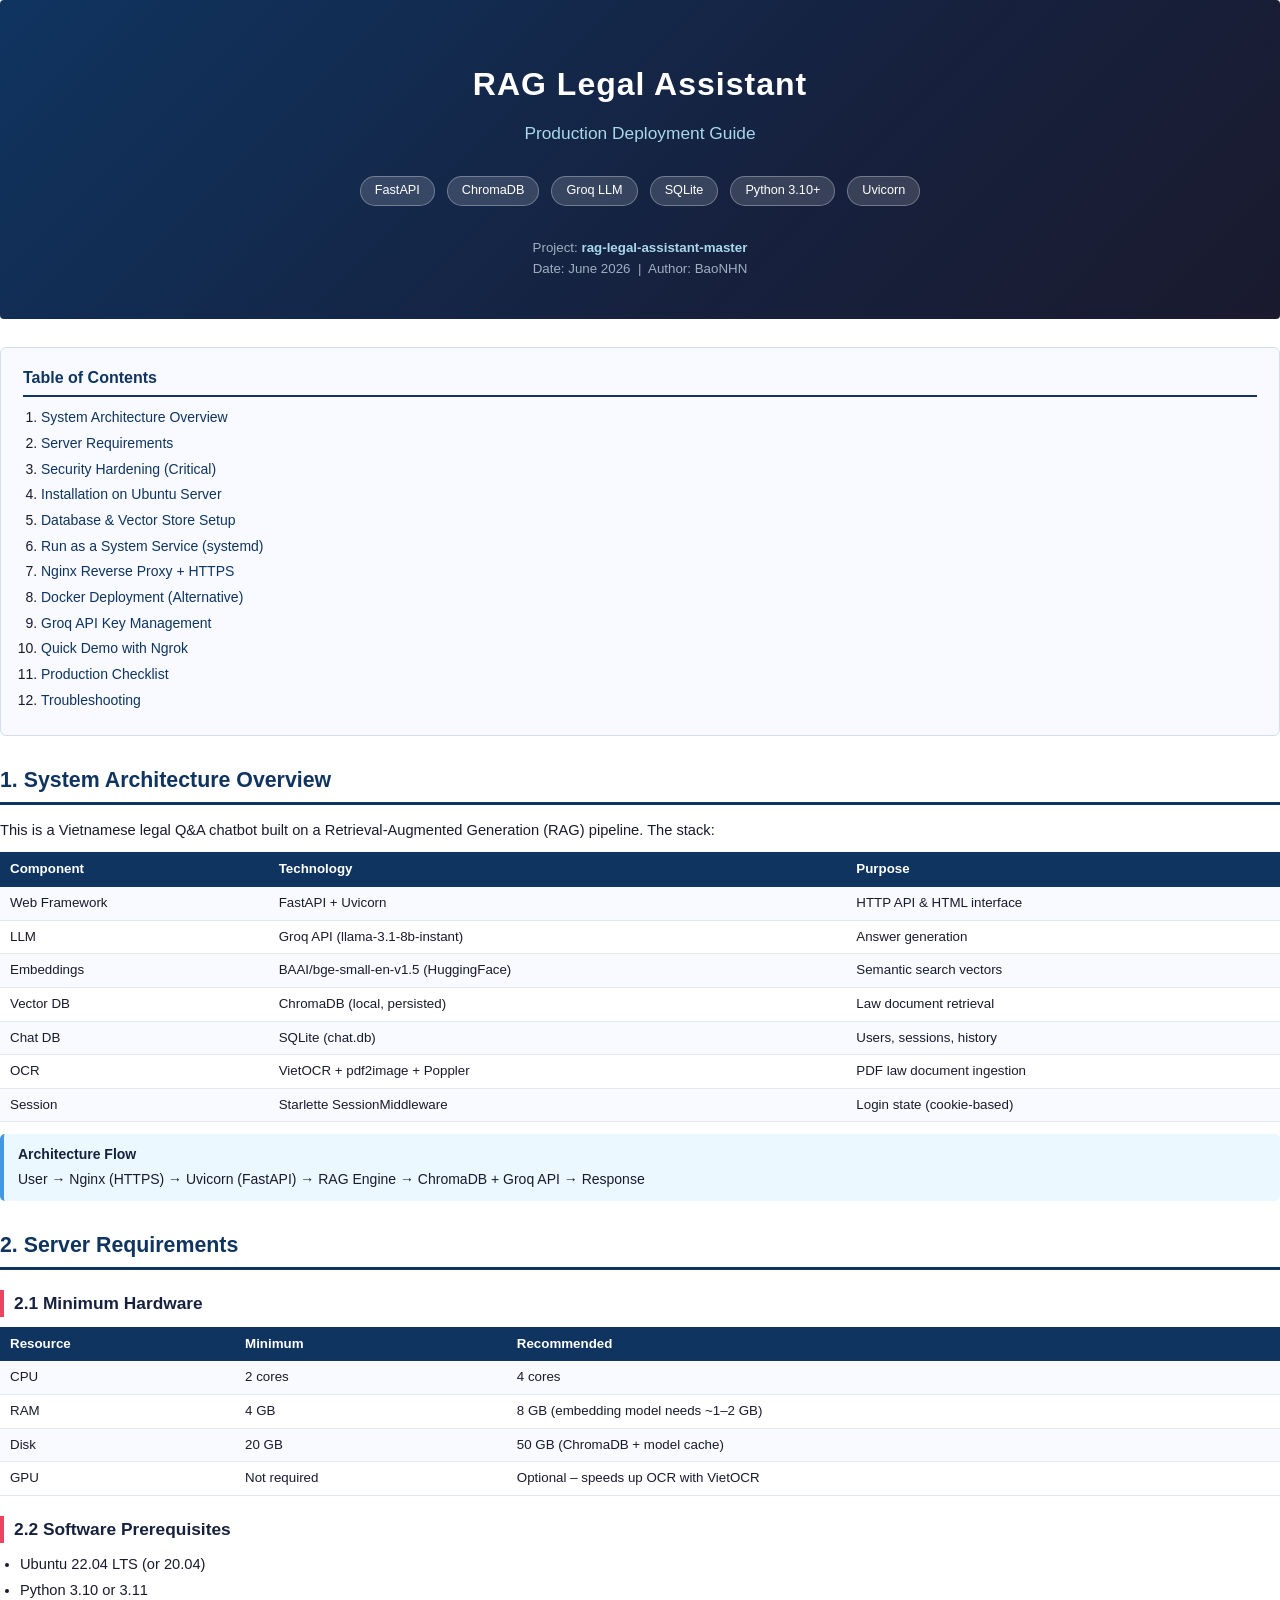
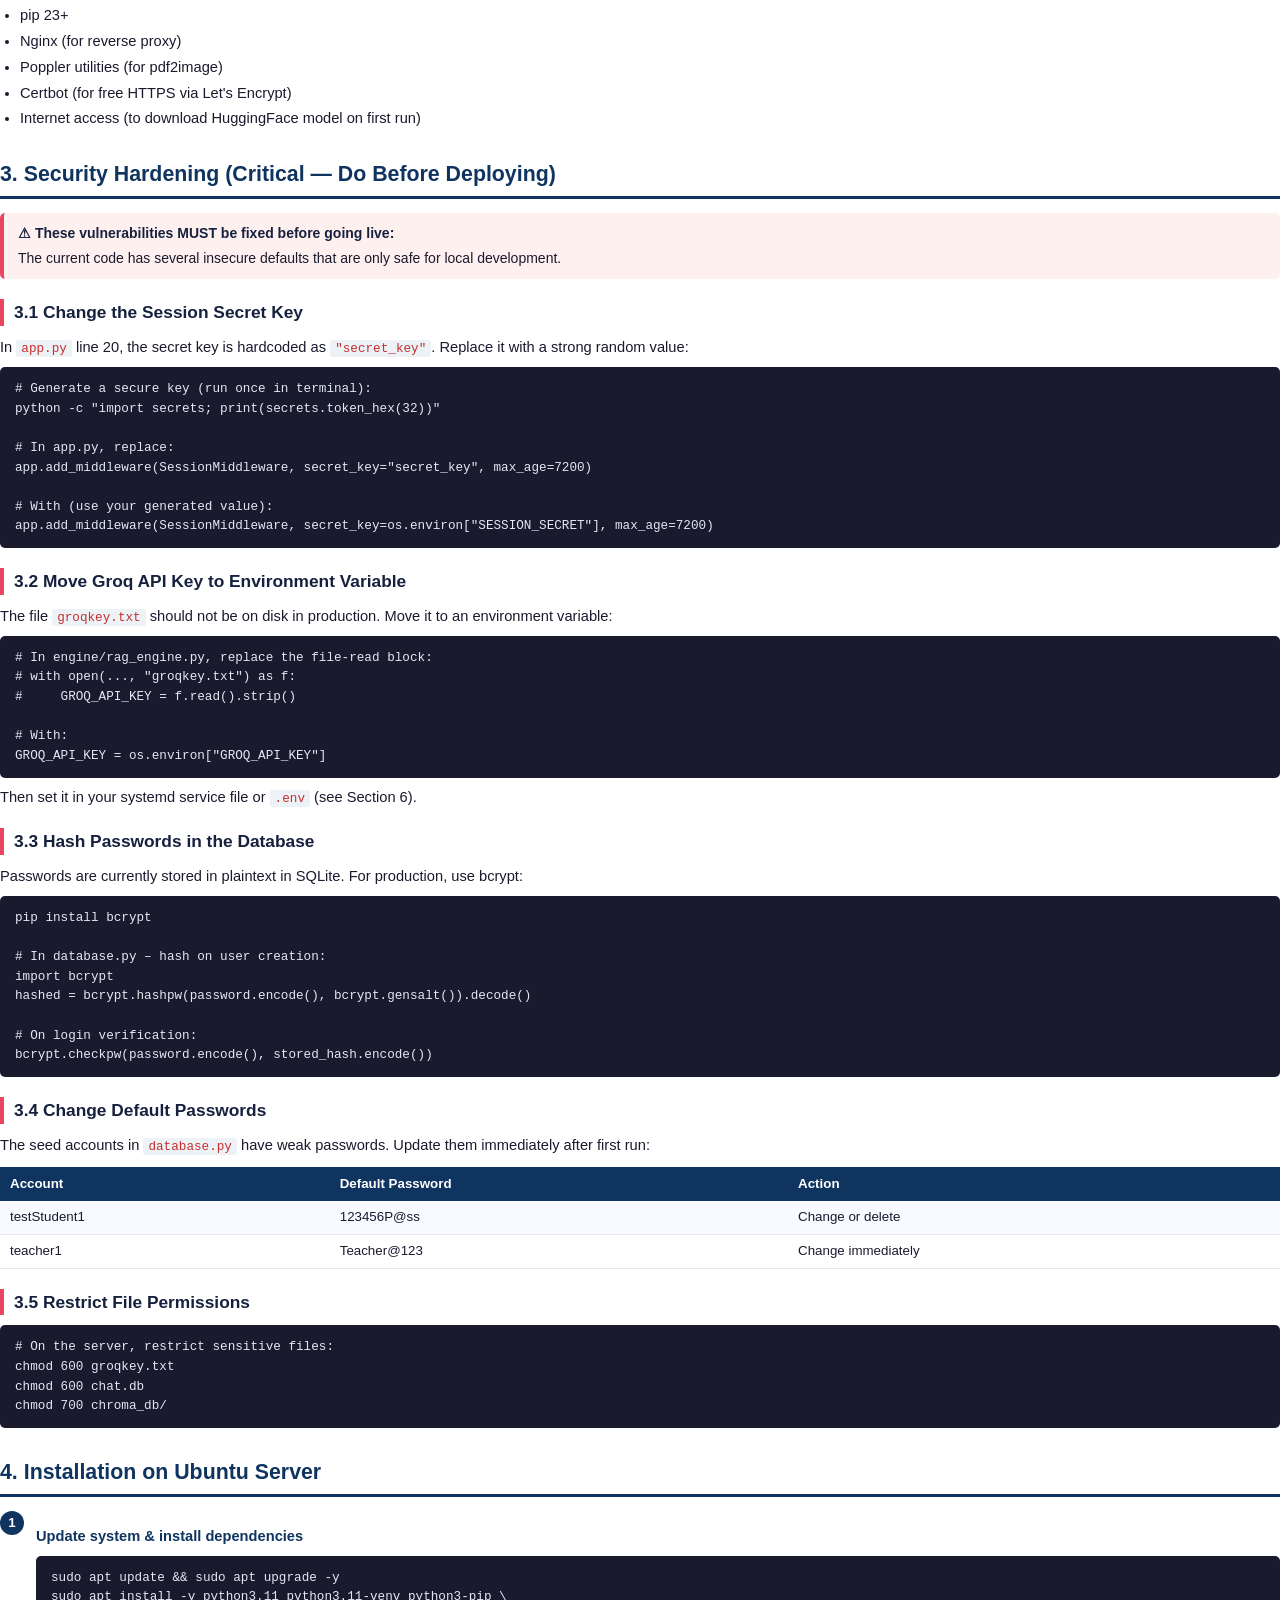
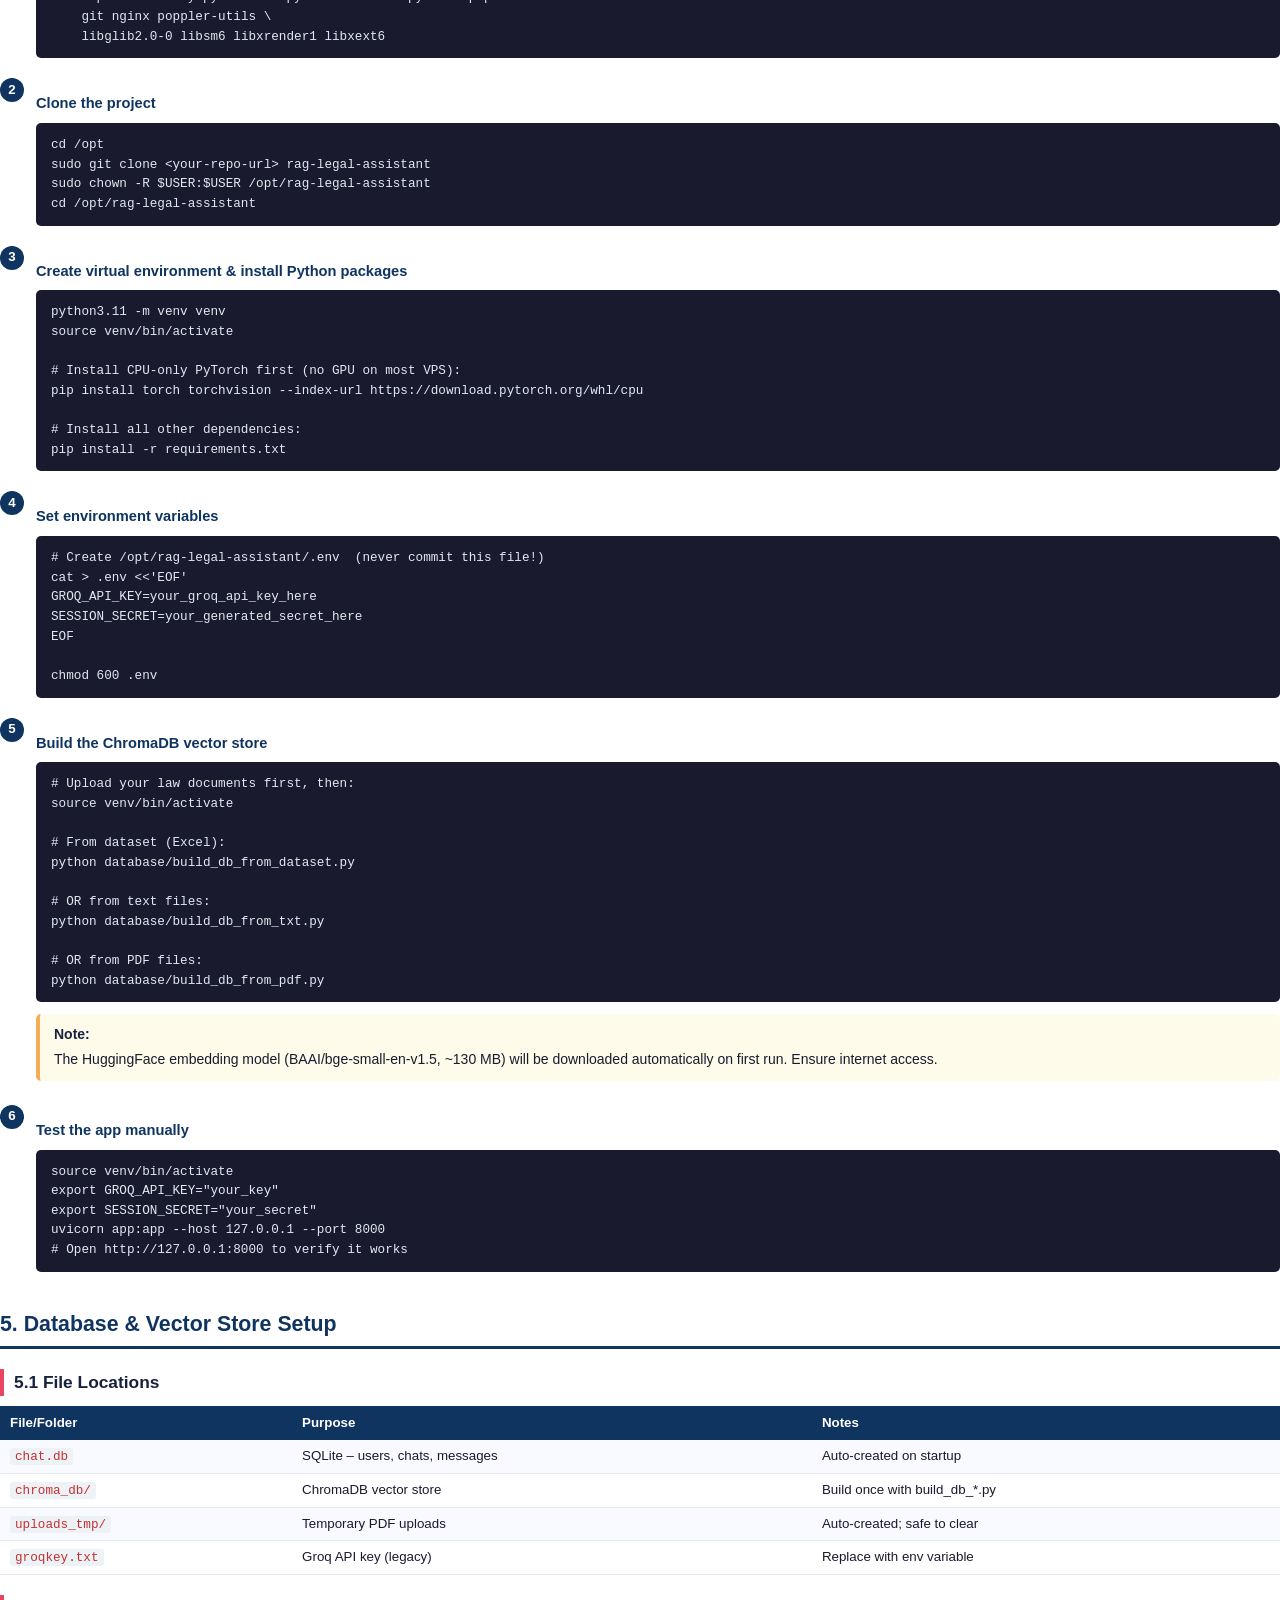
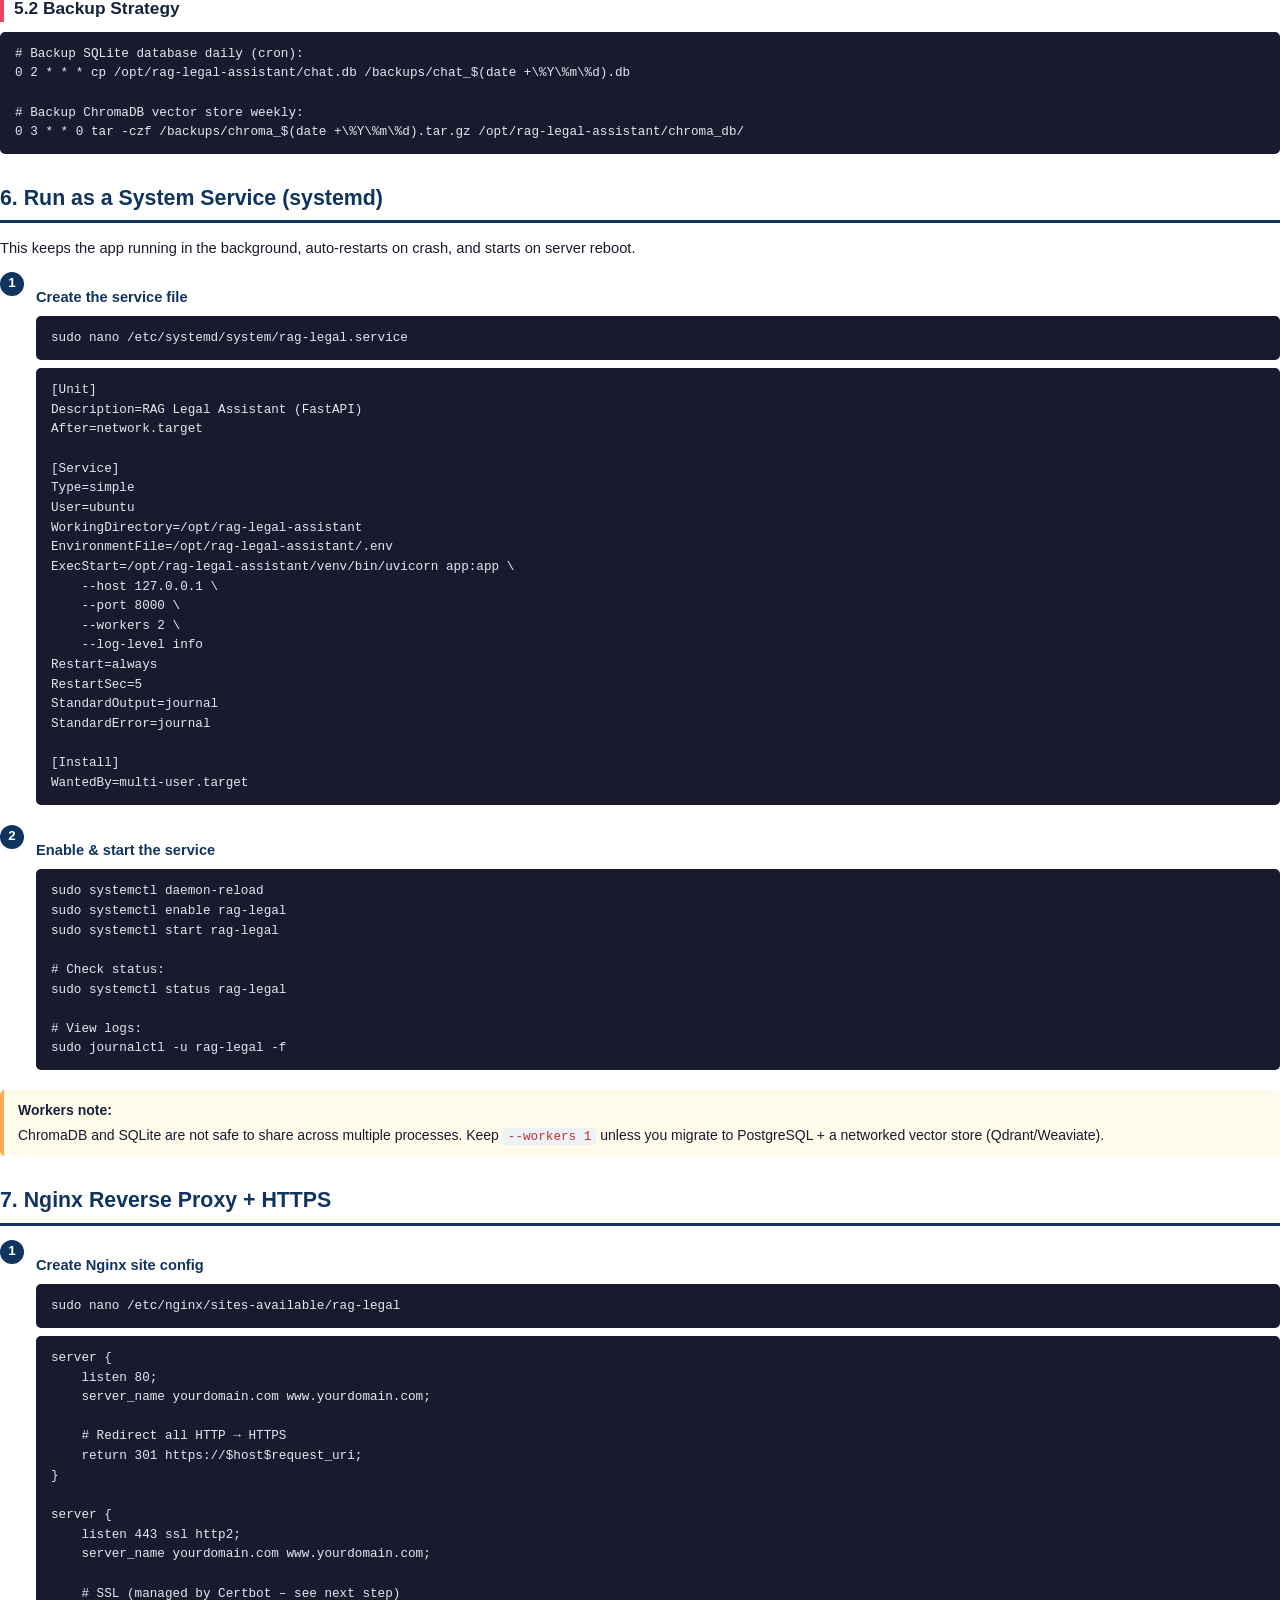
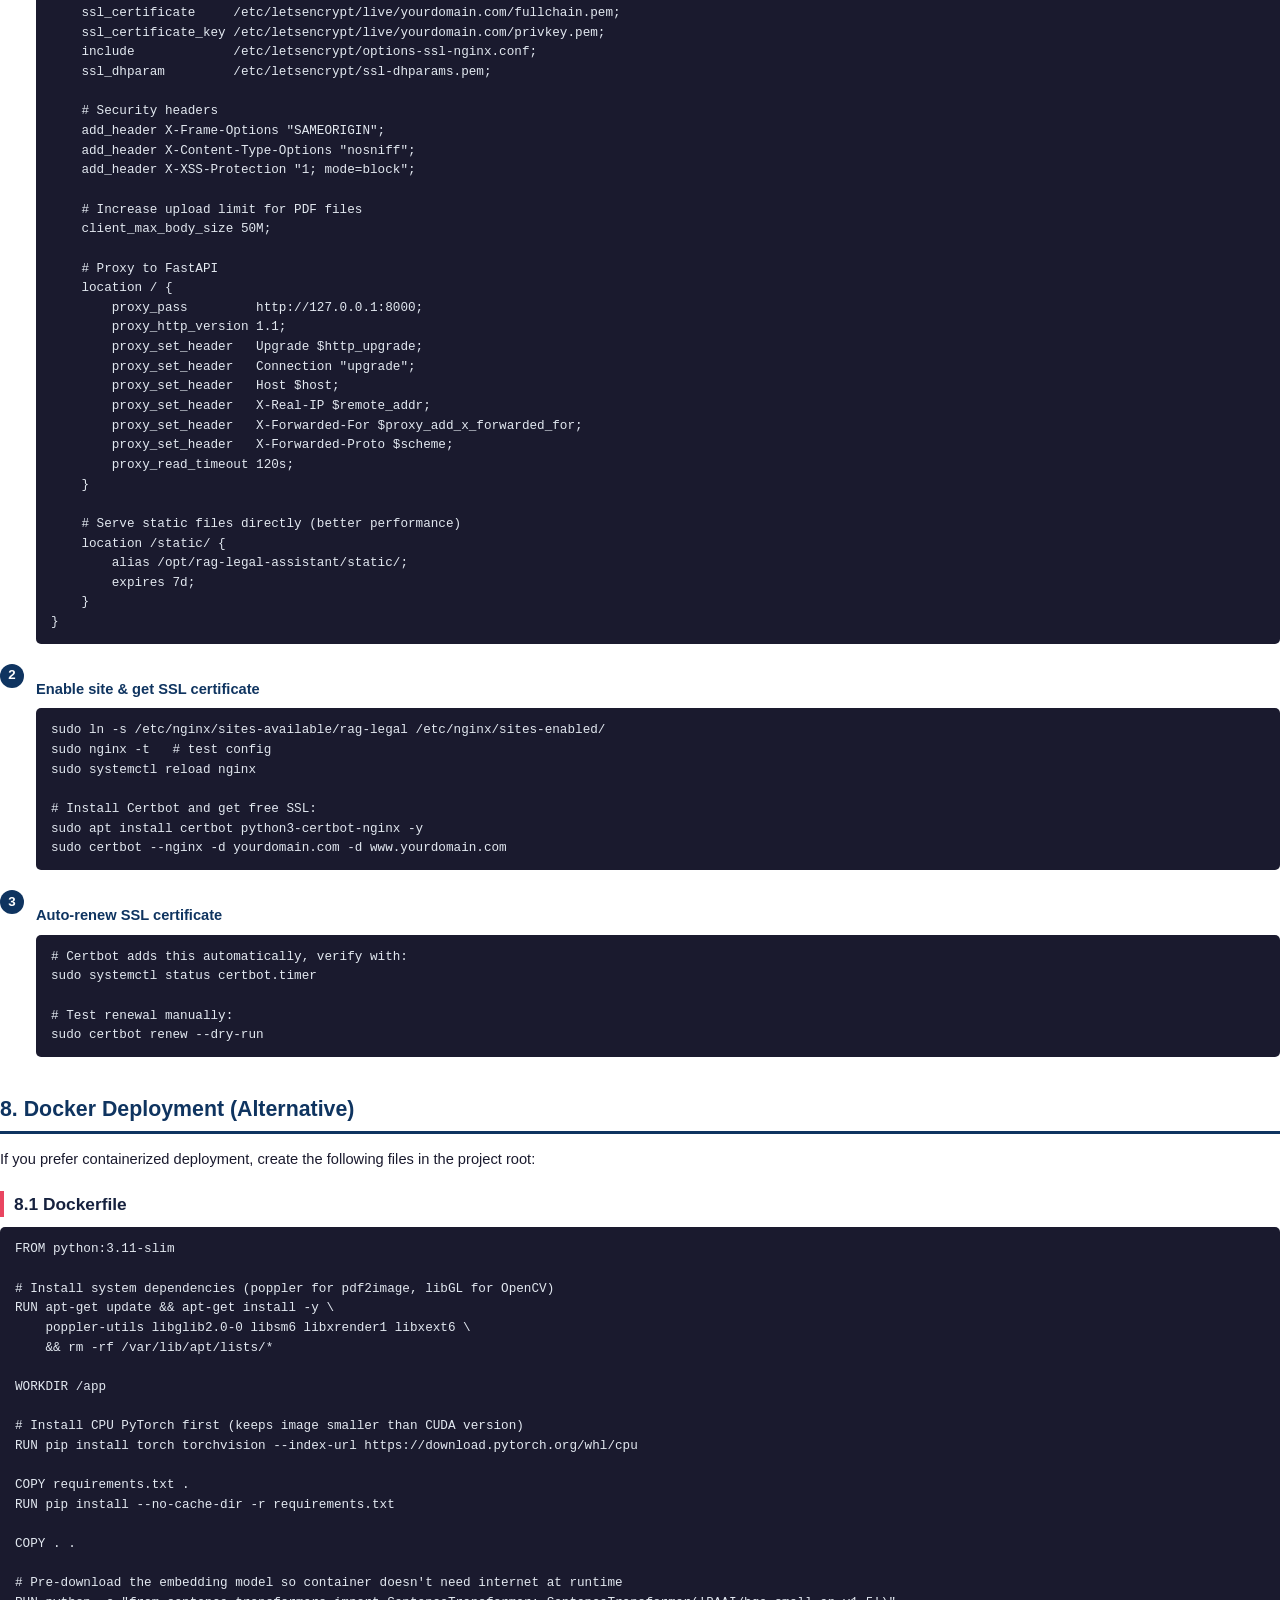
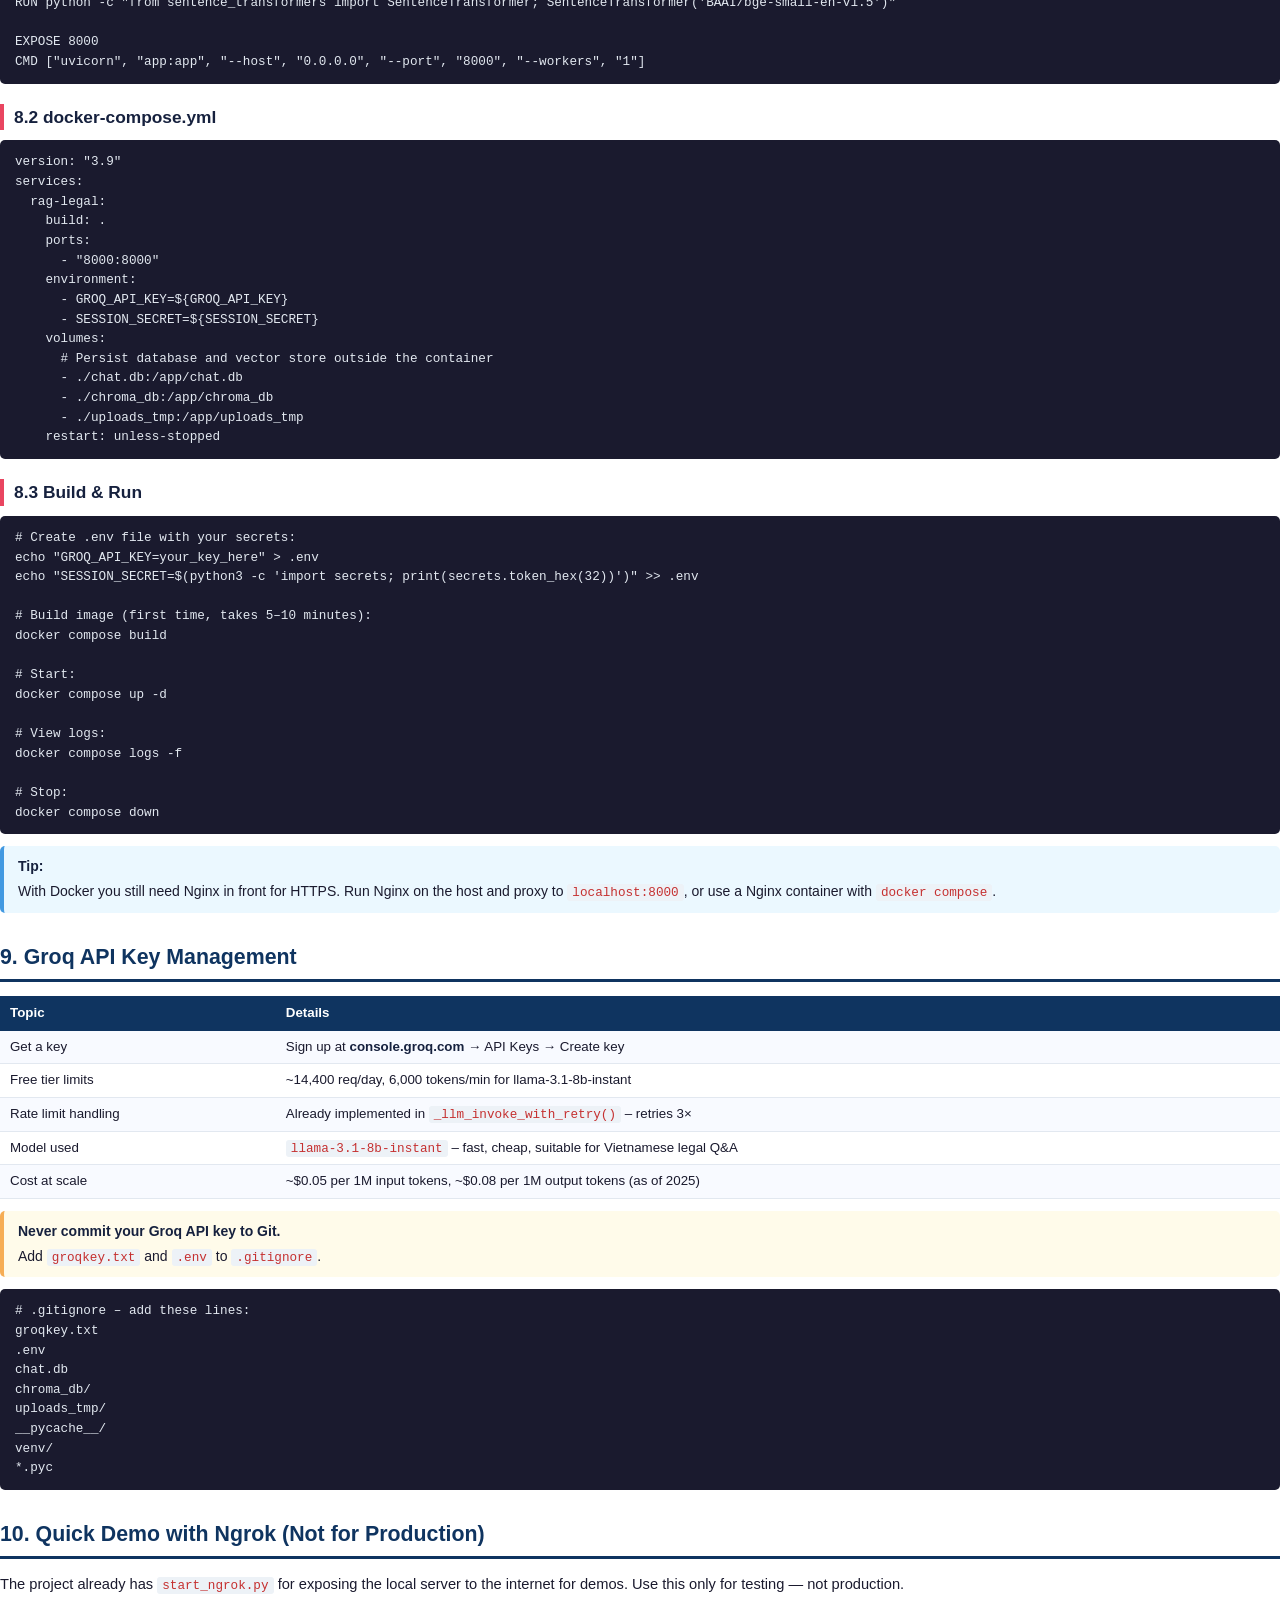
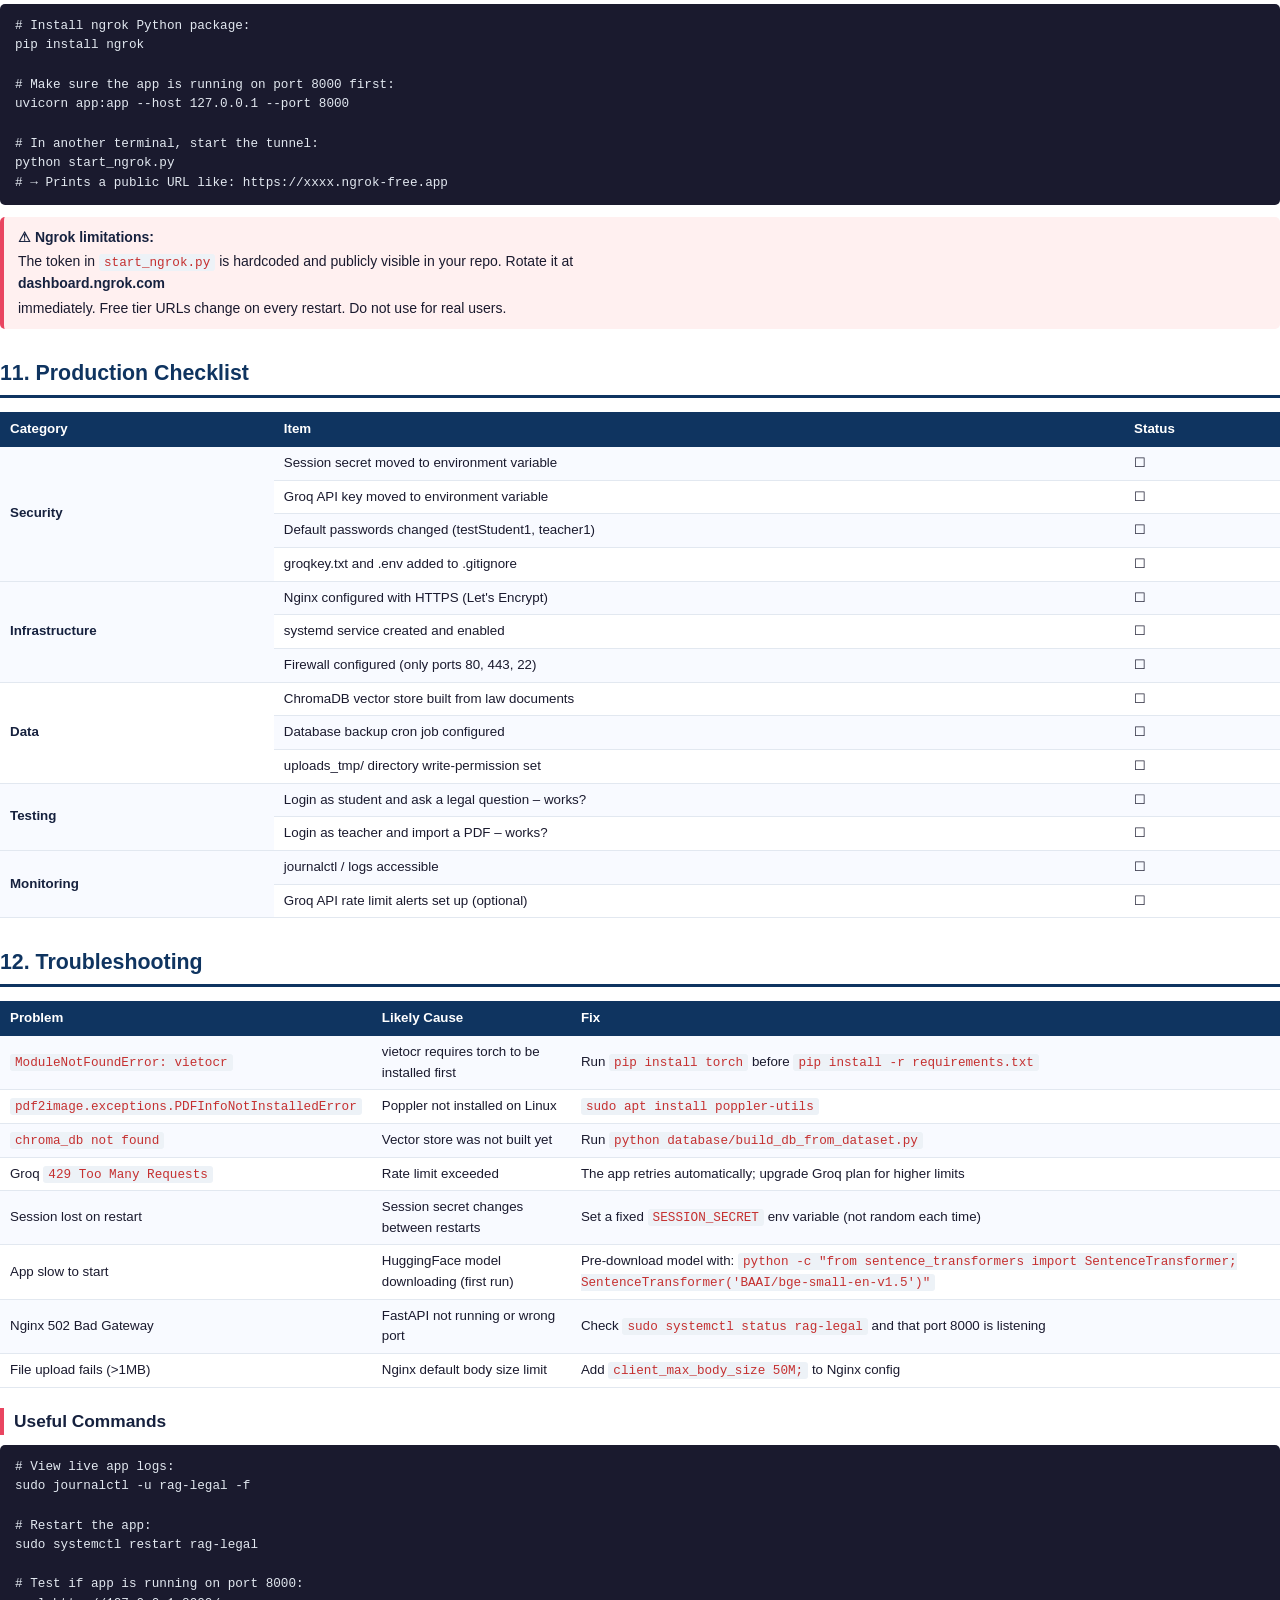
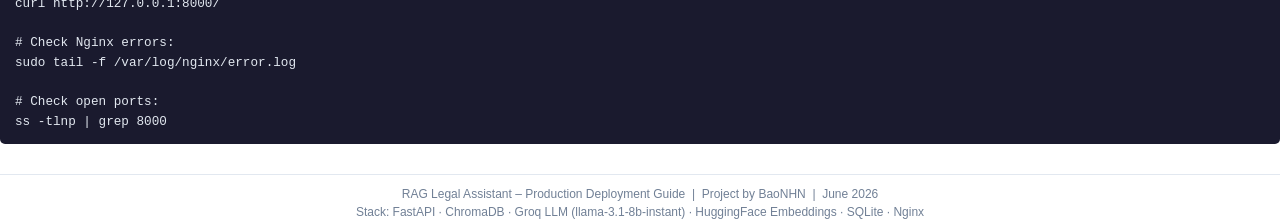
==== deploy_guide.html @ 6295729d "Update UI response and add deploy guide, add rule to rag." ====
<!DOCTYPE html>
<html lang="en">
<head>
<meta charset="UTF-8" />
<meta name="viewport" content="width=device-width, initial-scale=1.0"/>
<title>RAG Legal Assistant – Production Deployment Guide</title>
<style>
  @page { size: A4; margin: 20mm 18mm 20mm 18mm; }
  * { box-sizing: border-box; margin: 0; padding: 0; }
  body {
    font-family: 'Segoe UI', Arial, sans-serif;
    font-size: 11pt;
    line-height: 1.55;
    color: #1a1a2e;
    background: #fff;
  }
  /* Cover */
  .cover {
    text-align: center;
    padding: 60px 20px 40px;
    background: linear-gradient(135deg, #0f3460 0%, #16213e 60%, #1a1a2e 100%);
    color: #fff;
    border-radius: 4px;
    margin-bottom: 28px;
    page-break-after: always;
  }
  .cover h1 { font-size: 24pt; font-weight: 700; margin-bottom: 10px; letter-spacing: 1px; }
  .cover .subtitle { font-size: 13pt; color: #a8d8ea; margin-bottom: 30px; }
  .cover .badges { display: flex; justify-content: center; gap: 12px; flex-wrap: wrap; margin: 18px 0; }
  .badge { background: rgba(255,255,255,0.15); border: 1px solid rgba(255,255,255,0.3); border-radius: 20px; padding: 4px 14px; font-size: 9.5pt; }
  .cover .meta { margin-top: 32px; font-size: 10pt; color: #a0aec0; }

  /* TOC */
  .toc { background: #f8faff; border: 1px solid #d0ddf5; border-radius: 6px; padding: 18px 22px; margin-bottom: 24px; }
  .toc h2 { font-size: 12pt; color: #0f3460; margin-bottom: 10px; border-bottom: 2px solid #0f3460; padding-bottom: 4px; }
  .toc ol { padding-left: 18px; }
  .toc li { margin: 4px 0; font-size: 10.5pt; }
  .toc a { color: #0f3460; text-decoration: none; }

  /* Sections */
  h1.section { font-size: 16pt; color: #0f3460; border-bottom: 3px solid #0f3460; padding-bottom: 5px; margin: 28px 0 14px; }
  h2.section { font-size: 13pt; color: #16213e; border-left: 4px solid #e94560; padding-left: 10px; margin: 20px 0 10px; }
  h3.section { font-size: 11pt; color: #0f3460; margin: 14px 0 7px; }

  /* Alert boxes */
  .alert { border-radius: 5px; padding: 10px 14px; margin: 12px 0; font-size: 10.5pt; }
  .alert-danger  { background: #fff0f0; border-left: 4px solid #e94560; }
  .alert-warning { background: #fffbea; border-left: 4px solid #f6ad55; }
  .alert-info    { background: #ebf8ff; border-left: 4px solid #4299e1; }
  .alert-success { background: #f0fff4; border-left: 4px solid #48bb78; }
  .alert strong  { display: block; margin-bottom: 3px; }

  /* Code blocks */
  pre {
    background: #1a1a2e;
    color: #e2e8f0;
    border-radius: 5px;
    padding: 12px 15px;
    font-family: 'Consolas', 'Courier New', monospace;
    font-size: 9.5pt;
    overflow-x: auto;
    margin: 8px 0;
    white-space: pre-wrap;
    word-break: break-all;
  }
  code {
    background: #edf2f7;
    color: #c53030;
    border-radius: 3px;
    padding: 1px 5px;
    font-family: 'Consolas', 'Courier New', monospace;
    font-size: 9.5pt;
  }
  pre code { background: none; color: inherit; padding: 0; }

  /* Tables */
  table { width: 100%; border-collapse: collapse; margin: 10px 0; font-size: 10pt; }
  th { background: #0f3460; color: #fff; padding: 7px 10px; text-align: left; }
  td { padding: 6px 10px; border-bottom: 1px solid #e2e8f0; }
  tr:nth-child(even) td { background: #f8faff; }

  /* Steps */
  .step { display: flex; gap: 12px; margin: 12px 0; align-items: flex-start; }
  .step-num { background: #0f3460; color: #fff; border-radius: 50%; width: 24px; height: 24px; min-width: 24px; display: flex; align-items: center; justify-content: center; font-size: 10pt; font-weight: 700; }
  .step-body { flex: 1; }

  /* Page break helpers */
  .page-break { page-break-before: always; }
  .no-break { page-break-inside: avoid; }

  /* Footer */
  .footer { margin-top: 30px; text-align: center; font-size: 9pt; color: #718096; border-top: 1px solid #e2e8f0; padding-top: 10px; }

  ul, ol { padding-left: 20px; margin: 6px 0; }
  li { margin: 3px 0; }
  p { margin: 6px 0; }
  strong { color: #16213e; }
</style>
</head>
<body>

<!-- ══════════════════════════════════ COVER ══════════════════════════════════ -->
<div class="cover">
  <h1>RAG Legal Assistant</h1>
  <div class="subtitle">Production Deployment Guide</div>
  <div class="badges">
    <span class="badge">FastAPI</span>
    <span class="badge">ChromaDB</span>
    <span class="badge">Groq LLM</span>
    <span class="badge">SQLite</span>
    <span class="badge">Python 3.10+</span>
    <span class="badge">Uvicorn</span>
  </div>
  <div class="meta">
    Project: <strong style="color:#a8d8ea">rag-legal-assistant-master</strong><br/>
    Date: June 2026 &nbsp;|&nbsp; Author: BaoNHN
  </div>
</div>

<!-- ══════════════════════════════════ TOC ══════════════════════════════════ -->
<div class="toc">
  <h2>Table of Contents</h2>
  <ol>
    <li><a href="#arch">System Architecture Overview</a></li>
    <li><a href="#prereq">Server Requirements</a></li>
    <li><a href="#security">Security Hardening (Critical)</a></li>
    <li><a href="#install">Installation on Ubuntu Server</a></li>
    <li><a href="#db">Database &amp; Vector Store Setup</a></li>
    <li><a href="#systemd">Run as a System Service (systemd)</a></li>
    <li><a href="#nginx">Nginx Reverse Proxy + HTTPS</a></li>
    <li><a href="#docker">Docker Deployment (Alternative)</a></li>
    <li><a href="#groq">Groq API Key Management</a></li>
    <li><a href="#ngrok">Quick Demo with Ngrok</a></li>
    <li><a href="#checklist">Production Checklist</a></li>
    <li><a href="#troubleshoot">Troubleshooting</a></li>
  </ol>
</div>

<!-- ══════════════════════════════════ 1. ARCH ══════════════════════════════════ -->
<h1 class="section" id="arch">1. System Architecture Overview</h1>

<p>This is a Vietnamese legal Q&amp;A chatbot built on a Retrieval-Augmented Generation (RAG) pipeline. The stack:</p>

<table>
  <tr><th>Component</th><th>Technology</th><th>Purpose</th></tr>
  <tr><td>Web Framework</td><td>FastAPI + Uvicorn</td><td>HTTP API &amp; HTML interface</td></tr>
  <tr><td>LLM</td><td>Groq API (llama-3.1-8b-instant)</td><td>Answer generation</td></tr>
  <tr><td>Embeddings</td><td>BAAI/bge-small-en-v1.5 (HuggingFace)</td><td>Semantic search vectors</td></tr>
  <tr><td>Vector DB</td><td>ChromaDB (local, persisted)</td><td>Law document retrieval</td></tr>
  <tr><td>Chat DB</td><td>SQLite (chat.db)</td><td>Users, sessions, history</td></tr>
  <tr><td>OCR</td><td>VietOCR + pdf2image + Poppler</td><td>PDF law document ingestion</td></tr>
  <tr><td>Session</td><td>Starlette SessionMiddleware</td><td>Login state (cookie-based)</td></tr>
</table>

<div class="alert alert-info">
  <strong>Architecture Flow</strong>
  User → Nginx (HTTPS) → Uvicorn (FastAPI) → RAG Engine → ChromaDB + Groq API → Response
</div>

<!-- ══════════════════════════════════ 2. PREREQ ══════════════════════════════════ -->
<h1 class="section" id="prereq">2. Server Requirements</h1>

<h2 class="section">2.1 Minimum Hardware</h2>
<table>
  <tr><th>Resource</th><th>Minimum</th><th>Recommended</th></tr>
  <tr><td>CPU</td><td>2 cores</td><td>4 cores</td></tr>
  <tr><td>RAM</td><td>4 GB</td><td>8 GB (embedding model needs ~1–2 GB)</td></tr>
  <tr><td>Disk</td><td>20 GB</td><td>50 GB (ChromaDB + model cache)</td></tr>
  <tr><td>GPU</td><td>Not required</td><td>Optional – speeds up OCR with VietOCR</td></tr>
</table>

<h2 class="section">2.2 Software Prerequisites</h2>
<ul>
  <li>Ubuntu 22.04 LTS (or 20.04)</li>
  <li>Python 3.10 or 3.11</li>
  <li>pip 23+</li>
  <li>Nginx (for reverse proxy)</li>
  <li>Poppler utilities (for pdf2image)</li>
  <li>Certbot (for free HTTPS via Let's Encrypt)</li>
  <li>Internet access (to download HuggingFace model on first run)</li>
</ul>

<!-- ══════════════════════════════════ 3. SECURITY ══════════════════════════════════ -->
<div class="page-break"></div>
<h1 class="section" id="security">3. Security Hardening (Critical — Do Before Deploying)</h1>

<div class="alert alert-danger">
  <strong>⚠ These vulnerabilities MUST be fixed before going live:</strong>
  The current code has several insecure defaults that are only safe for local development.
</div>

<h2 class="section">3.1 Change the Session Secret Key</h2>
<p>In <code>app.py</code> line 20, the secret key is hardcoded as <code>"secret_key"</code>. Replace it with a strong random value:</p>
<pre><code># Generate a secure key (run once in terminal):
python -c "import secrets; print(secrets.token_hex(32))"

# In app.py, replace:
app.add_middleware(SessionMiddleware, secret_key="secret_key", max_age=7200)

# With (use your generated value):
app.add_middleware(SessionMiddleware, secret_key=os.environ["SESSION_SECRET"], max_age=7200)</code></pre>

<h2 class="section">3.2 Move Groq API Key to Environment Variable</h2>
<p>The file <code>groqkey.txt</code> should not be on disk in production. Move it to an environment variable:</p>
<pre><code># In engine/rag_engine.py, replace the file-read block:
# with open(..., "groqkey.txt") as f:
#     GROQ_API_KEY = f.read().strip()

# With:
GROQ_API_KEY = os.environ["GROQ_API_KEY"]</code></pre>
<p>Then set it in your systemd service file or <code>.env</code> (see Section 6).</p>

<h2 class="section">3.3 Hash Passwords in the Database</h2>
<p>Passwords are currently stored in plaintext in SQLite. For production, use bcrypt:</p>
<pre><code>pip install bcrypt

# In database.py – hash on user creation:
import bcrypt
hashed = bcrypt.hashpw(password.encode(), bcrypt.gensalt()).decode()

# On login verification:
bcrypt.checkpw(password.encode(), stored_hash.encode())</code></pre>

<h2 class="section">3.4 Change Default Passwords</h2>
<p>The seed accounts in <code>database.py</code> have weak passwords. Update them immediately after first run:</p>
<table>
  <tr><th>Account</th><th>Default Password</th><th>Action</th></tr>
  <tr><td>testStudent1</td><td>123456P@ss</td><td>Change or delete</td></tr>
  <tr><td>teacher1</td><td>Teacher@123</td><td>Change immediately</td></tr>
</table>

<h2 class="section">3.5 Restrict File Permissions</h2>
<pre><code># On the server, restrict sensitive files:
chmod 600 groqkey.txt
chmod 600 chat.db
chmod 700 chroma_db/</code></pre>

<!-- ══════════════════════════════════ 4. INSTALL ══════════════════════════════════ -->
<div class="page-break"></div>
<h1 class="section" id="install">4. Installation on Ubuntu Server</h1>

<div class="step">
  <div class="step-num">1</div>
  <div class="step-body">
    <h3 class="section">Update system &amp; install dependencies</h3>
<pre><code>sudo apt update && sudo apt upgrade -y
sudo apt install -y python3.11 python3.11-venv python3-pip \
    git nginx poppler-utils \
    libglib2.0-0 libsm6 libxrender1 libxext6</code></pre>
  </div>
</div>

<div class="step">
  <div class="step-num">2</div>
  <div class="step-body">
    <h3 class="section">Clone the project</h3>
<pre><code>cd /opt
sudo git clone &lt;your-repo-url&gt; rag-legal-assistant
sudo chown -R $USER:$USER /opt/rag-legal-assistant
cd /opt/rag-legal-assistant</code></pre>
  </div>
</div>

<div class="step">
  <div class="step-num">3</div>
  <div class="step-body">
    <h3 class="section">Create virtual environment &amp; install Python packages</h3>
<pre><code>python3.11 -m venv venv
source venv/bin/activate

# Install CPU-only PyTorch first (no GPU on most VPS):
pip install torch torchvision --index-url https://download.pytorch.org/whl/cpu

# Install all other dependencies:
pip install -r requirements.txt</code></pre>
  </div>
</div>

<div class="step">
  <div class="step-num">4</div>
  <div class="step-body">
    <h3 class="section">Set environment variables</h3>
<pre><code># Create /opt/rag-legal-assistant/.env  (never commit this file!)
cat &gt; .env &lt;&lt;'EOF'
GROQ_API_KEY=your_groq_api_key_here
SESSION_SECRET=your_generated_secret_here
EOF

chmod 600 .env</code></pre>
  </div>
</div>

<div class="step">
  <div class="step-num">5</div>
  <div class="step-body">
    <h3 class="section">Build the ChromaDB vector store</h3>
<pre><code># Upload your law documents first, then:
source venv/bin/activate

# From dataset (Excel):
python database/build_db_from_dataset.py

# OR from text files:
python database/build_db_from_txt.py

# OR from PDF files:
python database/build_db_from_pdf.py</code></pre>
    <div class="alert alert-warning">
      <strong>Note:</strong> The HuggingFace embedding model (BAAI/bge-small-en-v1.5, ~130 MB) will be downloaded automatically on first run. Ensure internet access.
    </div>
  </div>
</div>

<div class="step">
  <div class="step-num">6</div>
  <div class="step-body">
    <h3 class="section">Test the app manually</h3>
<pre><code>source venv/bin/activate
export GROQ_API_KEY="your_key"
export SESSION_SECRET="your_secret"
uvicorn app:app --host 127.0.0.1 --port 8000
# Open http://127.0.0.1:8000 to verify it works</code></pre>
  </div>
</div>

<!-- ══════════════════════════════════ 5. DB ══════════════════════════════════ -->
<h1 class="section" id="db">5. Database &amp; Vector Store Setup</h1>

<h2 class="section">5.1 File Locations</h2>
<table>
  <tr><th>File/Folder</th><th>Purpose</th><th>Notes</th></tr>
  <tr><td><code>chat.db</code></td><td>SQLite – users, chats, messages</td><td>Auto-created on startup</td></tr>
  <tr><td><code>chroma_db/</code></td><td>ChromaDB vector store</td><td>Build once with build_db_*.py</td></tr>
  <tr><td><code>uploads_tmp/</code></td><td>Temporary PDF uploads</td><td>Auto-created; safe to clear</td></tr>
  <tr><td><code>groqkey.txt</code></td><td>Groq API key (legacy)</td><td>Replace with env variable</td></tr>
</table>

<h2 class="section">5.2 Backup Strategy</h2>
<pre><code># Backup SQLite database daily (cron):
0 2 * * * cp /opt/rag-legal-assistant/chat.db /backups/chat_$(date +\%Y\%m\%d).db

# Backup ChromaDB vector store weekly:
0 3 * * 0 tar -czf /backups/chroma_$(date +\%Y\%m\%d).tar.gz /opt/rag-legal-assistant/chroma_db/</code></pre>

<!-- ══════════════════════════════════ 6. SYSTEMD ══════════════════════════════════ -->
<div class="page-break"></div>
<h1 class="section" id="systemd">6. Run as a System Service (systemd)</h1>

<p>This keeps the app running in the background, auto-restarts on crash, and starts on server reboot.</p>

<div class="step">
  <div class="step-num">1</div>
  <div class="step-body">
    <h3 class="section">Create the service file</h3>
<pre><code>sudo nano /etc/systemd/system/rag-legal.service</code></pre>
<pre><code>[Unit]
Description=RAG Legal Assistant (FastAPI)
After=network.target

[Service]
Type=simple
User=ubuntu
WorkingDirectory=/opt/rag-legal-assistant
EnvironmentFile=/opt/rag-legal-assistant/.env
ExecStart=/opt/rag-legal-assistant/venv/bin/uvicorn app:app \
    --host 127.0.0.1 \
    --port 8000 \
    --workers 2 \
    --log-level info
Restart=always
RestartSec=5
StandardOutput=journal
StandardError=journal

[Install]
WantedBy=multi-user.target</code></pre>
  </div>
</div>

<div class="step">
  <div class="step-num">2</div>
  <div class="step-body">
    <h3 class="section">Enable &amp; start the service</h3>
<pre><code>sudo systemctl daemon-reload
sudo systemctl enable rag-legal
sudo systemctl start rag-legal

# Check status:
sudo systemctl status rag-legal

# View logs:
sudo journalctl -u rag-legal -f</code></pre>
  </div>
</div>

<div class="alert alert-warning">
  <strong>Workers note:</strong> ChromaDB and SQLite are not safe to share across multiple processes. Keep <code>--workers 1</code> unless you migrate to PostgreSQL + a networked vector store (Qdrant/Weaviate).
</div>

<!-- ══════════════════════════════════ 7. NGINX ══════════════════════════════════ -->
<h1 class="section" id="nginx">7. Nginx Reverse Proxy + HTTPS</h1>

<div class="step">
  <div class="step-num">1</div>
  <div class="step-body">
    <h3 class="section">Create Nginx site config</h3>
<pre><code>sudo nano /etc/nginx/sites-available/rag-legal</code></pre>
<pre><code>server {
    listen 80;
    server_name yourdomain.com www.yourdomain.com;

    # Redirect all HTTP → HTTPS
    return 301 https://$host$request_uri;
}

server {
    listen 443 ssl http2;
    server_name yourdomain.com www.yourdomain.com;

    # SSL (managed by Certbot – see next step)
    ssl_certificate     /etc/letsencrypt/live/yourdomain.com/fullchain.pem;
    ssl_certificate_key /etc/letsencrypt/live/yourdomain.com/privkey.pem;
    include             /etc/letsencrypt/options-ssl-nginx.conf;
    ssl_dhparam         /etc/letsencrypt/ssl-dhparams.pem;

    # Security headers
    add_header X-Frame-Options "SAMEORIGIN";
    add_header X-Content-Type-Options "nosniff";
    add_header X-XSS-Protection "1; mode=block";

    # Increase upload limit for PDF files
    client_max_body_size 50M;

    # Proxy to FastAPI
    location / {
        proxy_pass         http://127.0.0.1:8000;
        proxy_http_version 1.1;
        proxy_set_header   Upgrade $http_upgrade;
        proxy_set_header   Connection "upgrade";
        proxy_set_header   Host $host;
        proxy_set_header   X-Real-IP $remote_addr;
        proxy_set_header   X-Forwarded-For $proxy_add_x_forwarded_for;
        proxy_set_header   X-Forwarded-Proto $scheme;
        proxy_read_timeout 120s;
    }

    # Serve static files directly (better performance)
    location /static/ {
        alias /opt/rag-legal-assistant/static/;
        expires 7d;
    }
}</code></pre>
  </div>
</div>

<div class="step">
  <div class="step-num">2</div>
  <div class="step-body">
    <h3 class="section">Enable site &amp; get SSL certificate</h3>
<pre><code>sudo ln -s /etc/nginx/sites-available/rag-legal /etc/nginx/sites-enabled/
sudo nginx -t   # test config
sudo systemctl reload nginx

# Install Certbot and get free SSL:
sudo apt install certbot python3-certbot-nginx -y
sudo certbot --nginx -d yourdomain.com -d www.yourdomain.com</code></pre>
  </div>
</div>

<div class="step">
  <div class="step-num">3</div>
  <div class="step-body">
    <h3 class="section">Auto-renew SSL certificate</h3>
<pre><code># Certbot adds this automatically, verify with:
sudo systemctl status certbot.timer

# Test renewal manually:
sudo certbot renew --dry-run</code></pre>
  </div>
</div>

<!-- ══════════════════════════════════ 8. DOCKER ══════════════════════════════════ -->
<div class="page-break"></div>
<h1 class="section" id="docker">8. Docker Deployment (Alternative)</h1>

<p>If you prefer containerized deployment, create the following files in the project root:</p>

<h2 class="section">8.1 Dockerfile</h2>
<pre><code>FROM python:3.11-slim

# Install system dependencies (poppler for pdf2image, libGL for OpenCV)
RUN apt-get update && apt-get install -y \
    poppler-utils libglib2.0-0 libsm6 libxrender1 libxext6 \
    && rm -rf /var/lib/apt/lists/*

WORKDIR /app

# Install CPU PyTorch first (keeps image smaller than CUDA version)
RUN pip install torch torchvision --index-url https://download.pytorch.org/whl/cpu

COPY requirements.txt .
RUN pip install --no-cache-dir -r requirements.txt

COPY . .

# Pre-download the embedding model so container doesn't need internet at runtime
RUN python -c "from sentence_transformers import SentenceTransformer; SentenceTransformer('BAAI/bge-small-en-v1.5')"

EXPOSE 8000
CMD ["uvicorn", "app:app", "--host", "0.0.0.0", "--port", "8000", "--workers", "1"]</code></pre>

<h2 class="section">8.2 docker-compose.yml</h2>
<pre><code>version: "3.9"
services:
  rag-legal:
    build: .
    ports:
      - "8000:8000"
    environment:
      - GROQ_API_KEY=${GROQ_API_KEY}
      - SESSION_SECRET=${SESSION_SECRET}
    volumes:
      # Persist database and vector store outside the container
      - ./chat.db:/app/chat.db
      - ./chroma_db:/app/chroma_db
      - ./uploads_tmp:/app/uploads_tmp
    restart: unless-stopped</code></pre>

<h2 class="section">8.3 Build &amp; Run</h2>
<pre><code># Create .env file with your secrets:
echo "GROQ_API_KEY=your_key_here" > .env
echo "SESSION_SECRET=$(python3 -c 'import secrets; print(secrets.token_hex(32))')" >> .env

# Build image (first time, takes 5–10 minutes):
docker compose build

# Start:
docker compose up -d

# View logs:
docker compose logs -f

# Stop:
docker compose down</code></pre>

<div class="alert alert-info">
  <strong>Tip:</strong> With Docker you still need Nginx in front for HTTPS. Run Nginx on the host and proxy to <code>localhost:8000</code>, or use a Nginx container with <code>docker compose</code>.
</div>

<!-- ══════════════════════════════════ 9. GROQ ══════════════════════════════════ -->
<h1 class="section" id="groq">9. Groq API Key Management</h1>

<table>
  <tr><th>Topic</th><th>Details</th></tr>
  <tr><td>Get a key</td><td>Sign up at <strong>console.groq.com</strong> → API Keys → Create key</td></tr>
  <tr><td>Free tier limits</td><td>~14,400 req/day, 6,000 tokens/min for llama-3.1-8b-instant</td></tr>
  <tr><td>Rate limit handling</td><td>Already implemented in <code>_llm_invoke_with_retry()</code> – retries 3×</td></tr>
  <tr><td>Model used</td><td><code>llama-3.1-8b-instant</code> – fast, cheap, suitable for Vietnamese legal Q&amp;A</td></tr>
  <tr><td>Cost at scale</td><td>~$0.05 per 1M input tokens, ~$0.08 per 1M output tokens (as of 2025)</td></tr>
</table>

<div class="alert alert-warning">
  <strong>Never commit your Groq API key to Git.</strong> Add <code>groqkey.txt</code> and <code>.env</code> to <code>.gitignore</code>.
</div>

<pre><code># .gitignore – add these lines:
groqkey.txt
.env
chat.db
chroma_db/
uploads_tmp/
__pycache__/
venv/
*.pyc</code></pre>

<!-- ══════════════════════════════════ 10. NGROK ══════════════════════════════════ -->
<h1 class="section" id="ngrok">10. Quick Demo with Ngrok (Not for Production)</h1>

<p>The project already has <code>start_ngrok.py</code> for exposing the local server to the internet for demos. Use this only for testing — not production.</p>

<pre><code># Install ngrok Python package:
pip install ngrok

# Make sure the app is running on port 8000 first:
uvicorn app:app --host 127.0.0.1 --port 8000

# In another terminal, start the tunnel:
python start_ngrok.py
# → Prints a public URL like: https://xxxx.ngrok-free.app</code></pre>

<div class="alert alert-danger">
  <strong>⚠ Ngrok limitations:</strong> The token in <code>start_ngrok.py</code> is hardcoded and publicly visible in your repo. Rotate it at <strong>dashboard.ngrok.com</strong> immediately. Free tier URLs change on every restart. Do not use for real users.
</div>

<!-- ══════════════════════════════════ 11. CHECKLIST ══════════════════════════════════ -->
<div class="page-break"></div>
<h1 class="section" id="checklist">11. Production Checklist</h1>

<table>
  <tr><th>Category</th><th>Item</th><th>Status</th></tr>
  <tr><td rowspan="4"><strong>Security</strong></td><td>Session secret moved to environment variable</td><td>☐</td></tr>
  <tr><td>Groq API key moved to environment variable</td><td>☐</td></tr>
  <tr><td>Default passwords changed (testStudent1, teacher1)</td><td>☐</td></tr>
  <tr><td>groqkey.txt and .env added to .gitignore</td><td>☐</td></tr>
  <tr><td rowspan="3"><strong>Infrastructure</strong></td><td>Nginx configured with HTTPS (Let's Encrypt)</td><td>☐</td></tr>
  <tr><td>systemd service created and enabled</td><td>☐</td></tr>
  <tr><td>Firewall configured (only ports 80, 443, 22)</td><td>☐</td></tr>
  <tr><td rowspan="3"><strong>Data</strong></td><td>ChromaDB vector store built from law documents</td><td>☐</td></tr>
  <tr><td>Database backup cron job configured</td><td>☐</td></tr>
  <tr><td>uploads_tmp/ directory write-permission set</td><td>☐</td></tr>
  <tr><td rowspan="2"><strong>Testing</strong></td><td>Login as student and ask a legal question – works?</td><td>☐</td></tr>
  <tr><td>Login as teacher and import a PDF – works?</td><td>☐</td></tr>
  <tr><td rowspan="2"><strong>Monitoring</strong></td><td>journalctl / logs accessible</td><td>☐</td></tr>
  <tr><td>Groq API rate limit alerts set up (optional)</td><td>☐</td></tr>
</table>

<!-- ══════════════════════════════════ 12. TROUBLESHOOT ══════════════════════════════════ -->
<h1 class="section" id="troubleshoot">12. Troubleshooting</h1>

<table>
  <tr><th>Problem</th><th>Likely Cause</th><th>Fix</th></tr>
  <tr><td><code>ModuleNotFoundError: vietocr</code></td><td>vietocr requires torch to be installed first</td><td>Run <code>pip install torch</code> before <code>pip install -r requirements.txt</code></td></tr>
  <tr><td><code>pdf2image.exceptions.PDFInfoNotInstalledError</code></td><td>Poppler not installed on Linux</td><td><code>sudo apt install poppler-utils</code></td></tr>
  <tr><td><code>chroma_db not found</code></td><td>Vector store was not built yet</td><td>Run <code>python database/build_db_from_dataset.py</code></td></tr>
  <tr><td>Groq <code>429 Too Many Requests</code></td><td>Rate limit exceeded</td><td>The app retries automatically; upgrade Groq plan for higher limits</td></tr>
  <tr><td>Session lost on restart</td><td>Session secret changes between restarts</td><td>Set a fixed <code>SESSION_SECRET</code> env variable (not random each time)</td></tr>
  <tr><td>App slow to start</td><td>HuggingFace model downloading (first run)</td><td>Pre-download model with: <code>python -c "from sentence_transformers import SentenceTransformer; SentenceTransformer('BAAI/bge-small-en-v1.5')"</code></td></tr>
  <tr><td>Nginx 502 Bad Gateway</td><td>FastAPI not running or wrong port</td><td>Check <code>sudo systemctl status rag-legal</code> and that port 8000 is listening</td></tr>
  <tr><td>File upload fails (&gt;1MB)</td><td>Nginx default body size limit</td><td>Add <code>client_max_body_size 50M;</code> to Nginx config</td></tr>
</table>

<h2 class="section">Useful Commands</h2>
<pre><code># View live app logs:
sudo journalctl -u rag-legal -f

# Restart the app:
sudo systemctl restart rag-legal

# Test if app is running on port 8000:
curl http://127.0.0.1:8000/

# Check Nginx errors:
sudo tail -f /var/log/nginx/error.log

# Check open ports:
ss -tlnp | grep 8000</code></pre>

<!-- ══════════════════════════════════ FOOTER ══════════════════════════════════ -->
<div class="footer">
  RAG Legal Assistant – Production Deployment Guide &nbsp;|&nbsp; Project by BaoNHN &nbsp;|&nbsp; June 2026<br/>
  Stack: FastAPI · ChromaDB · Groq LLM (llama-3.1-8b-instant) · HuggingFace Embeddings · SQLite · Nginx
</div>

</body>
</html>
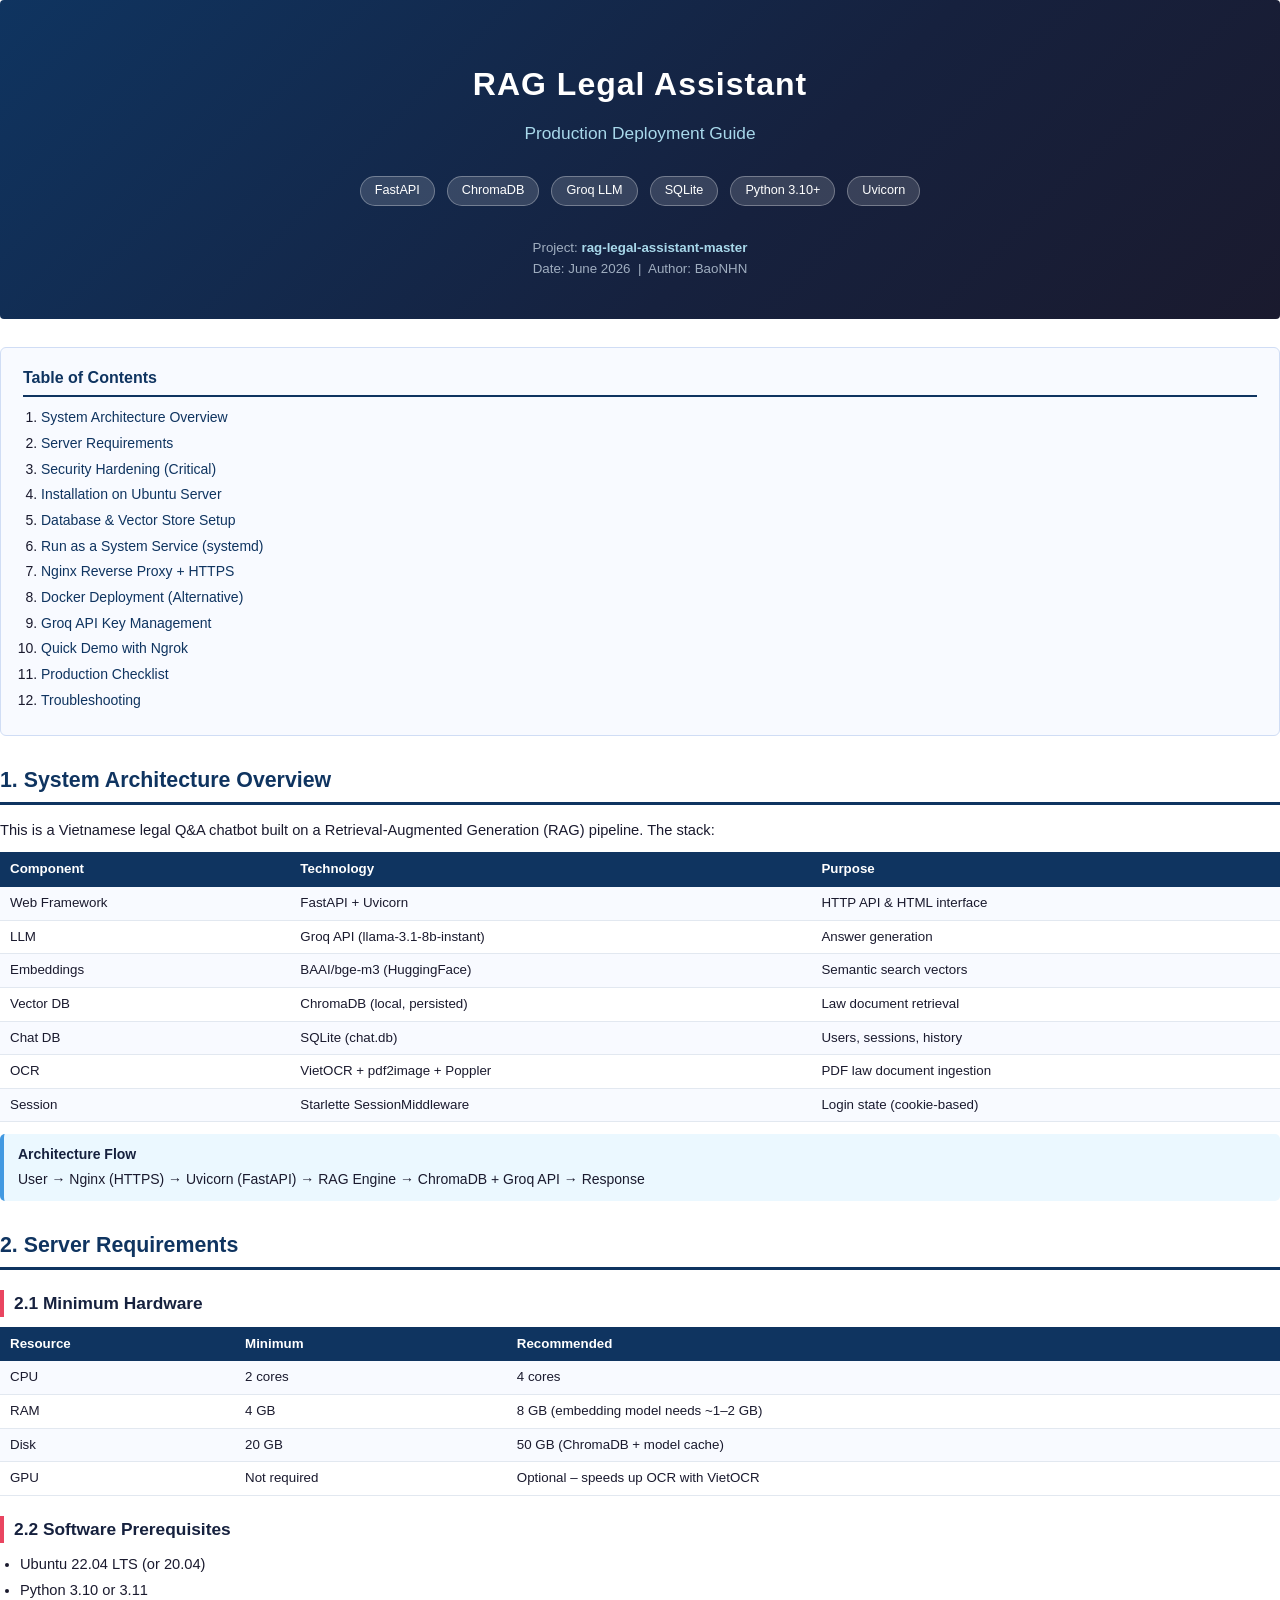
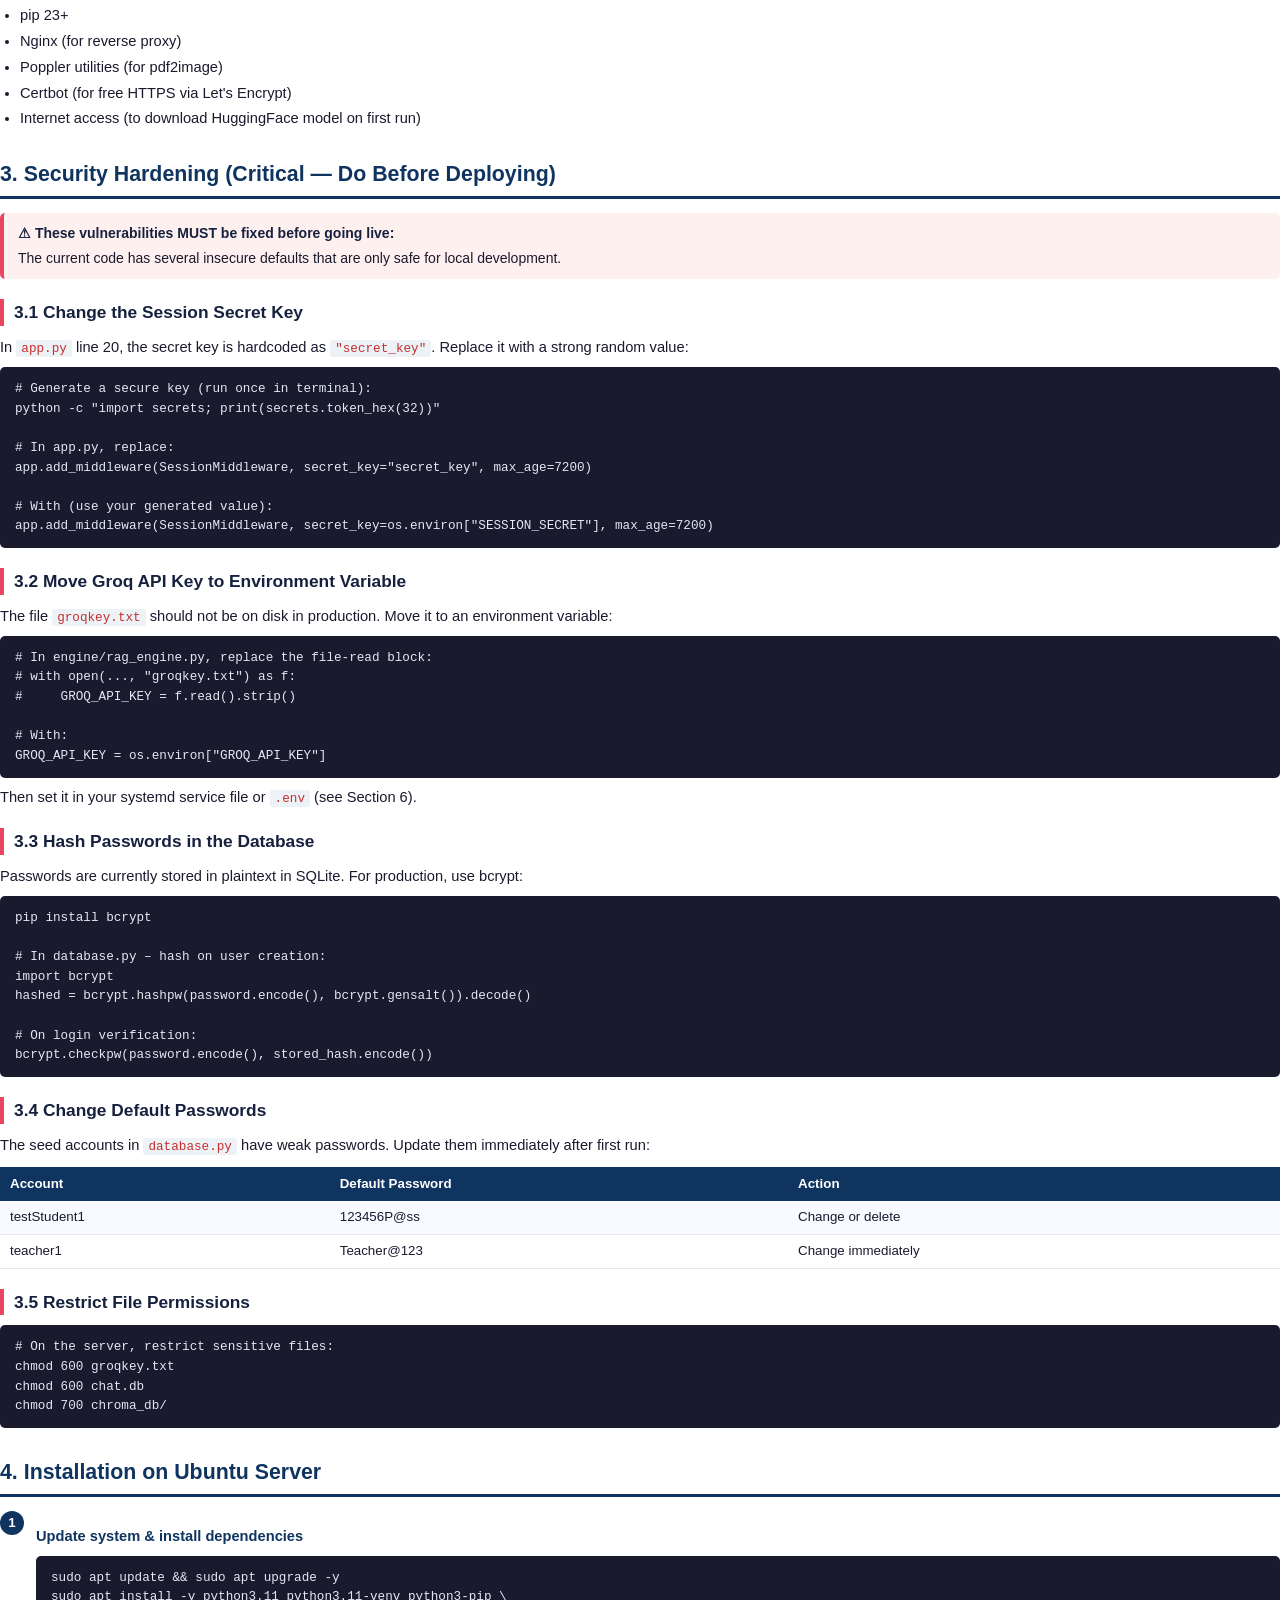
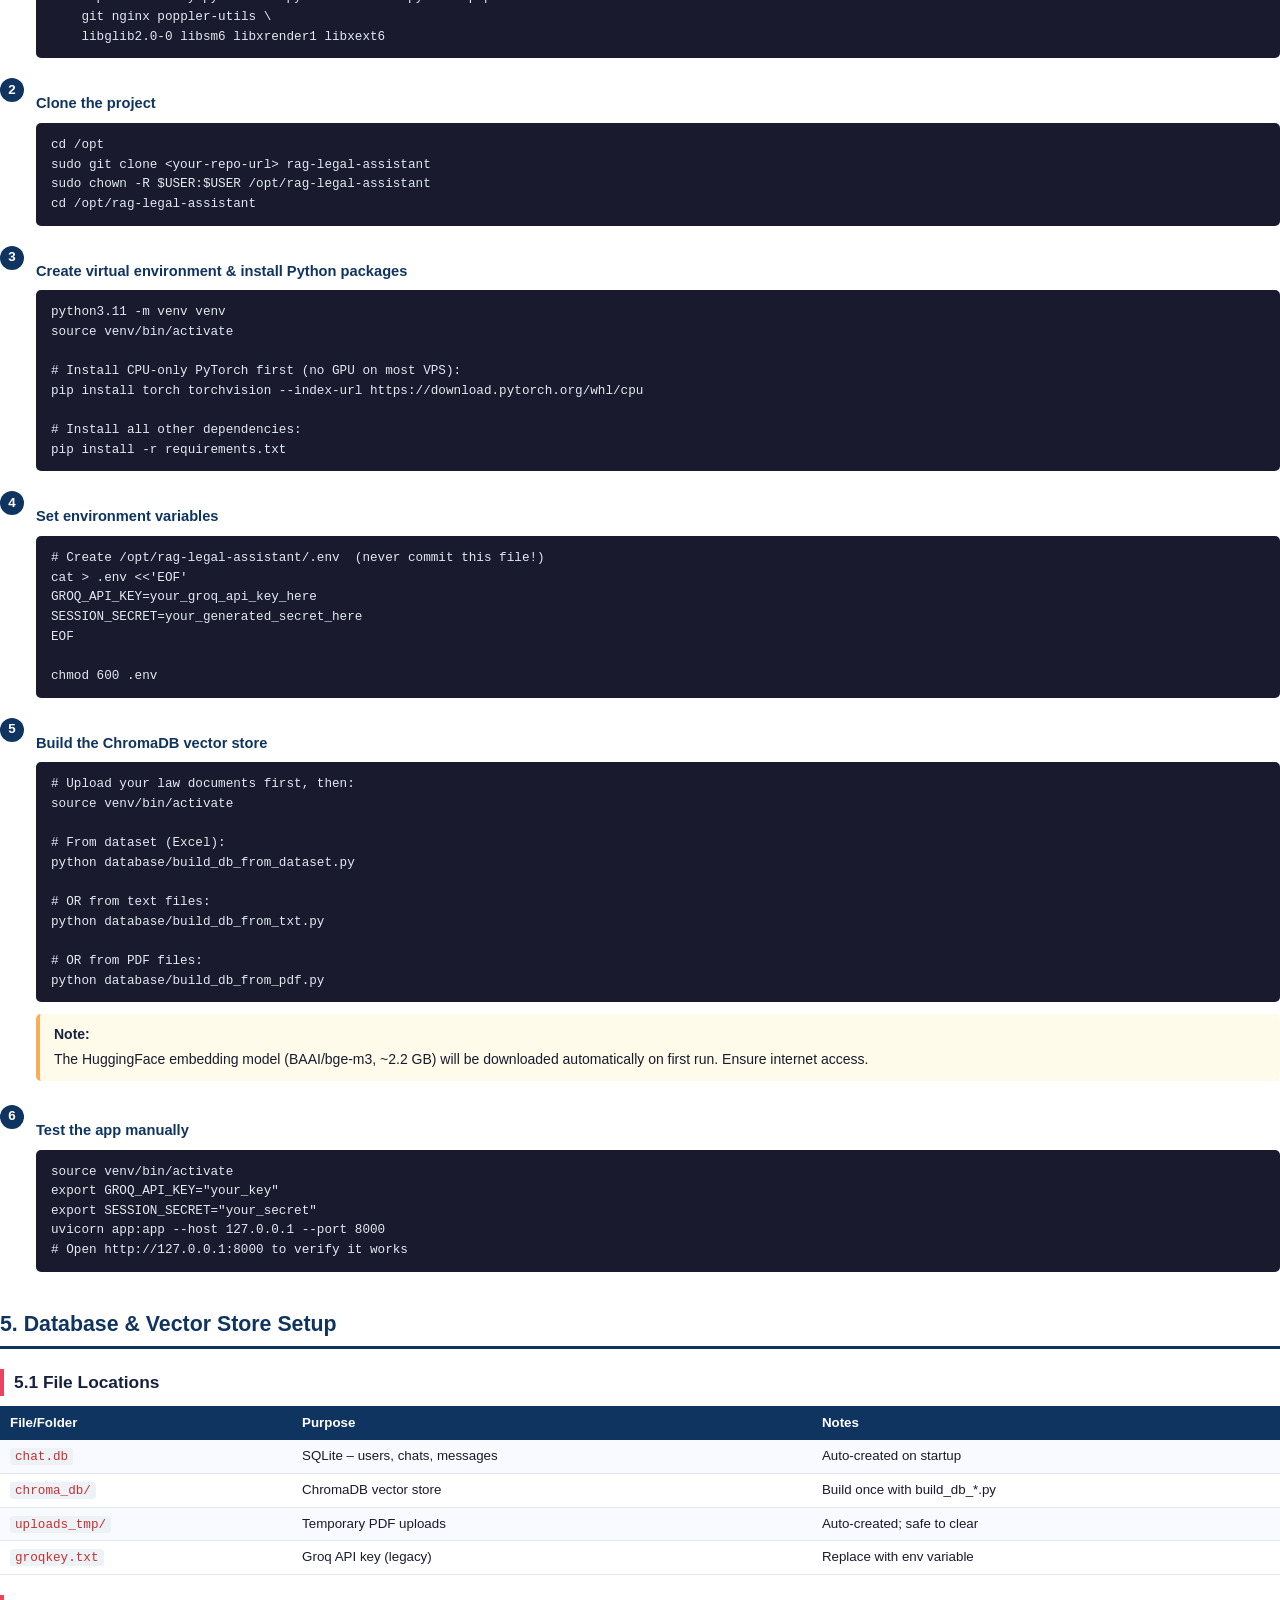
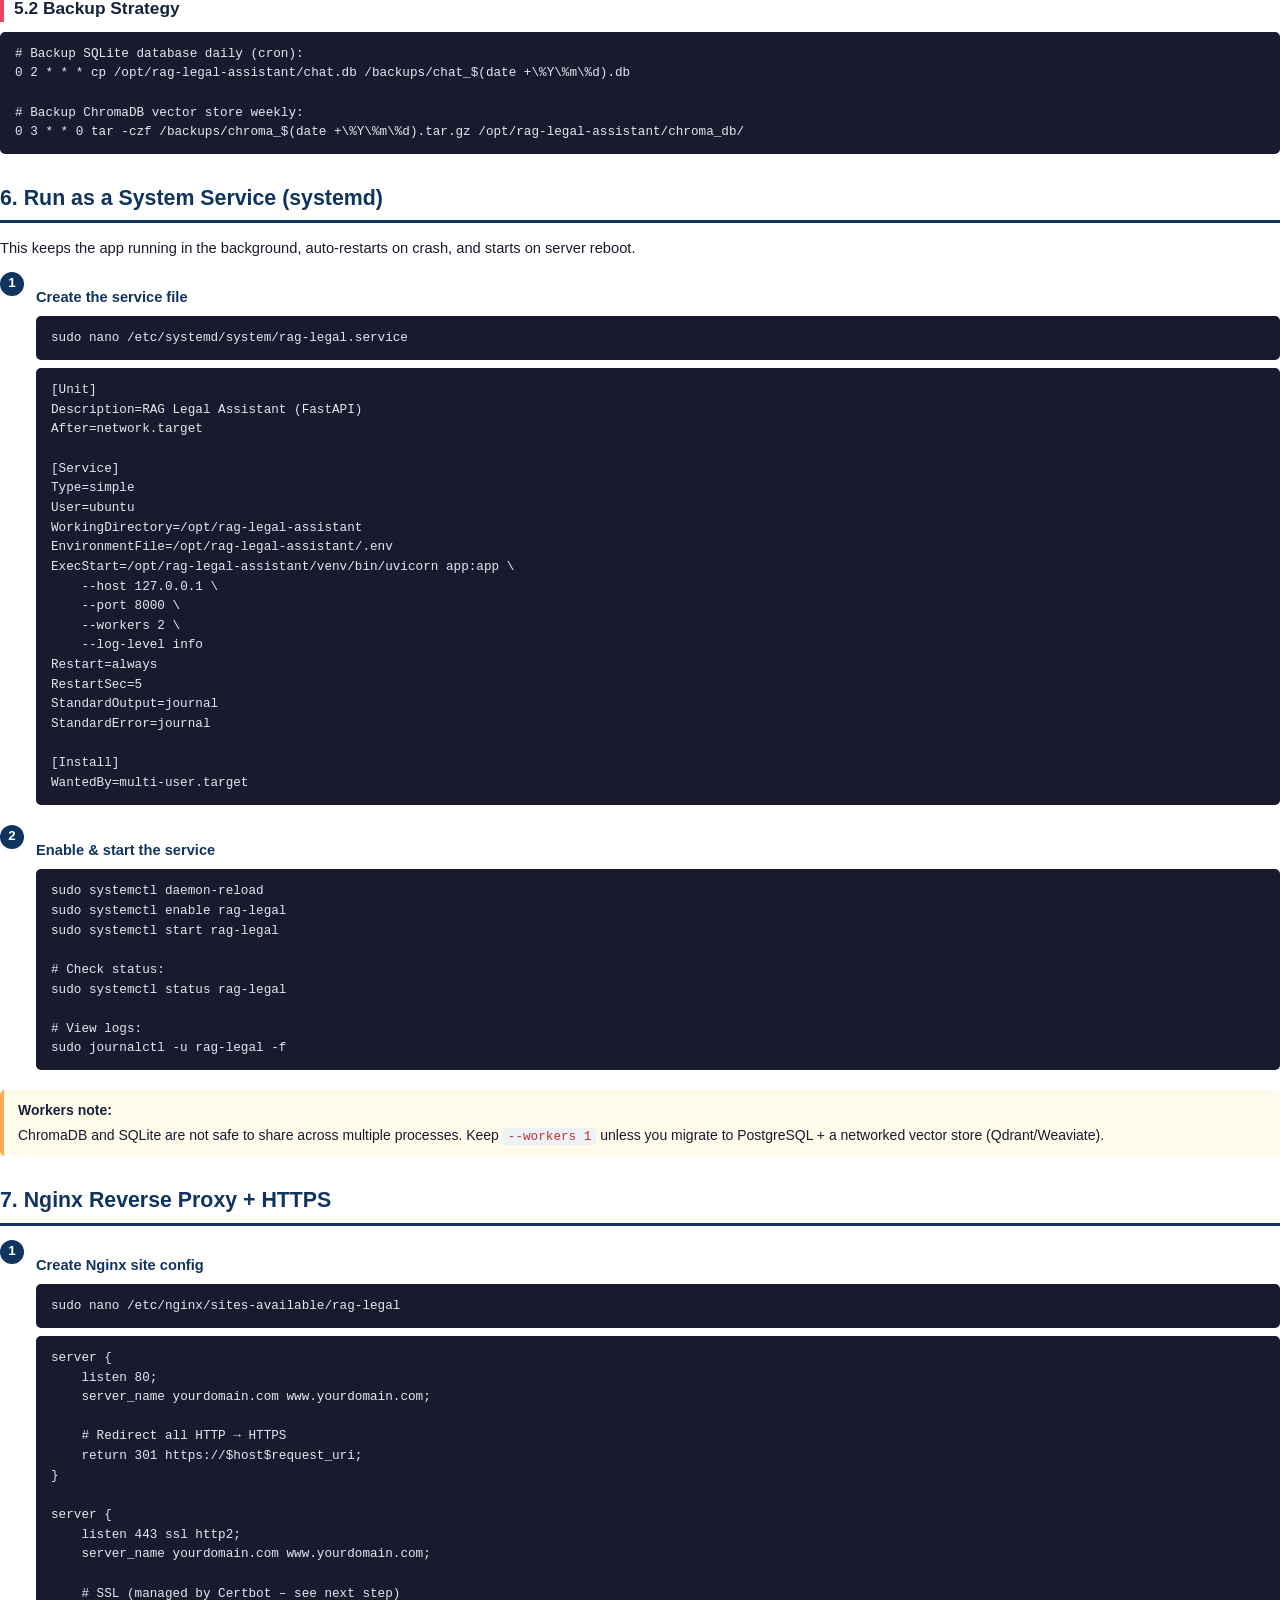
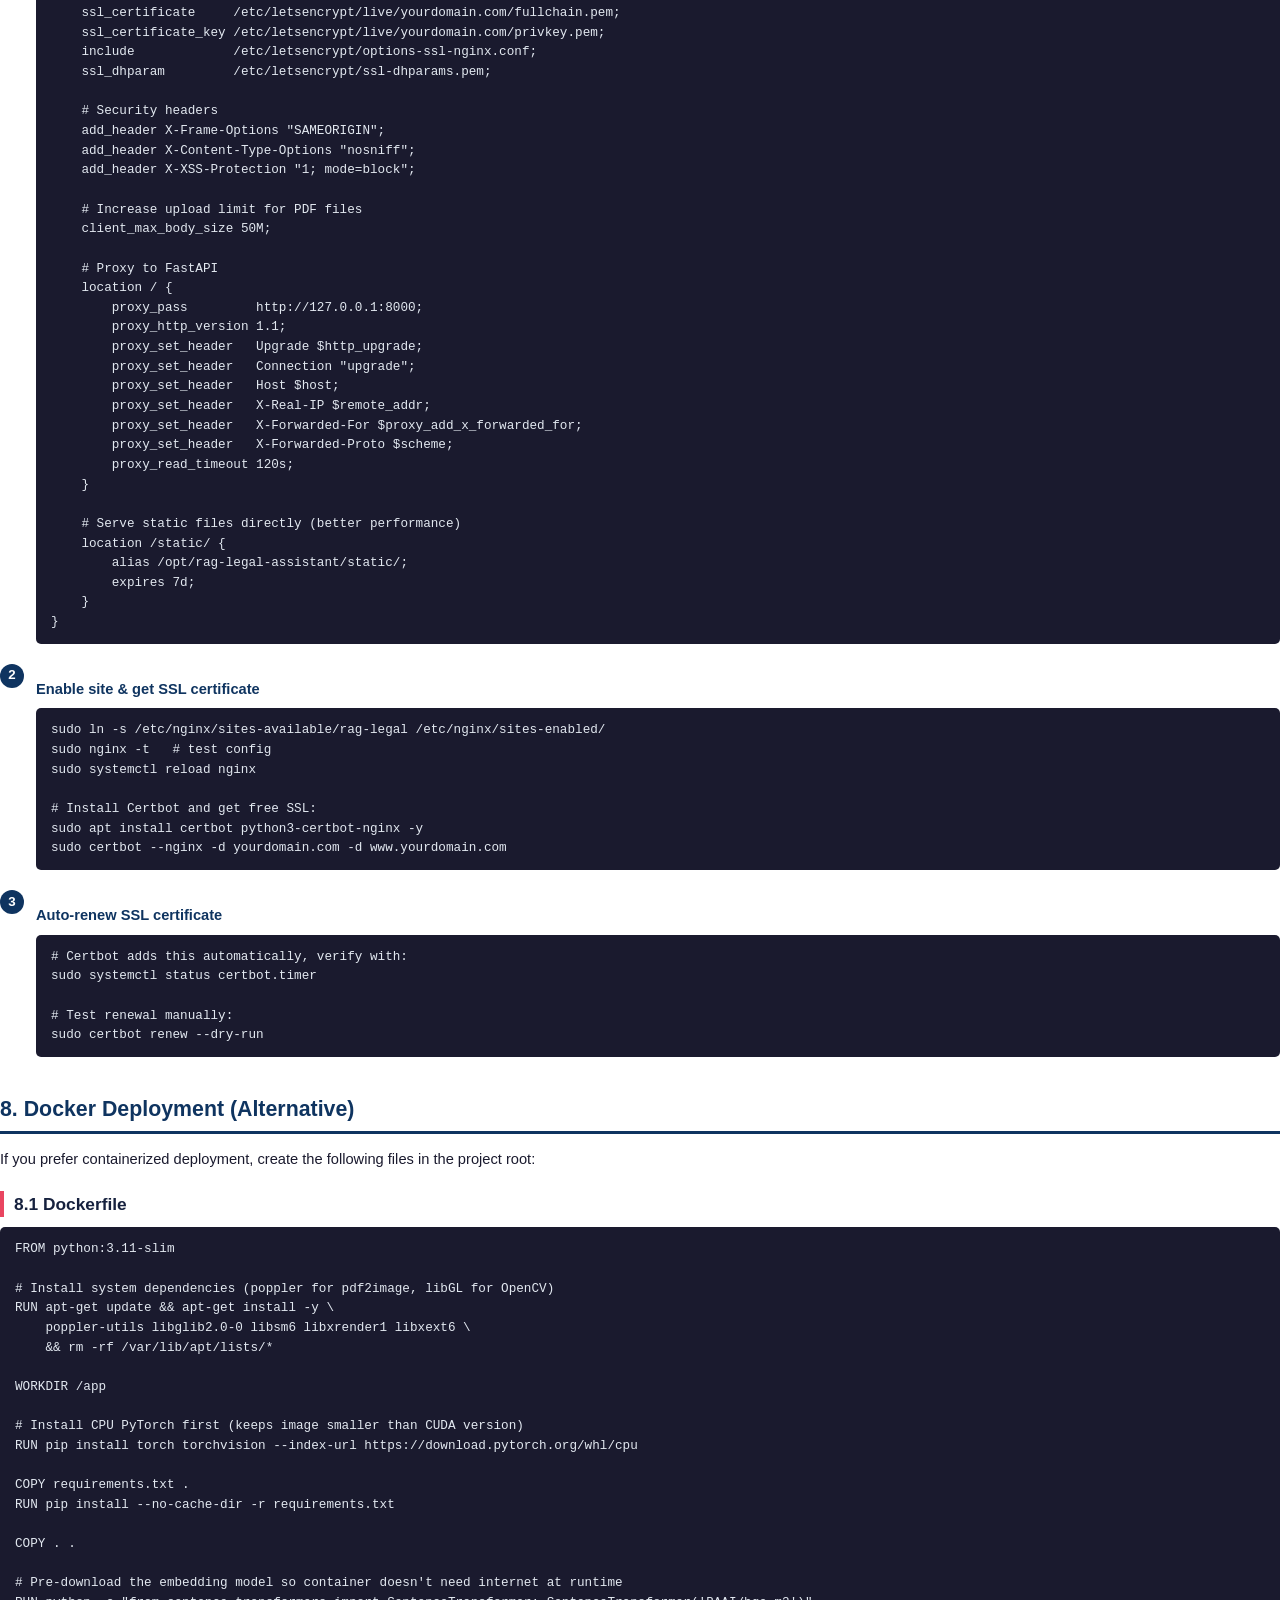
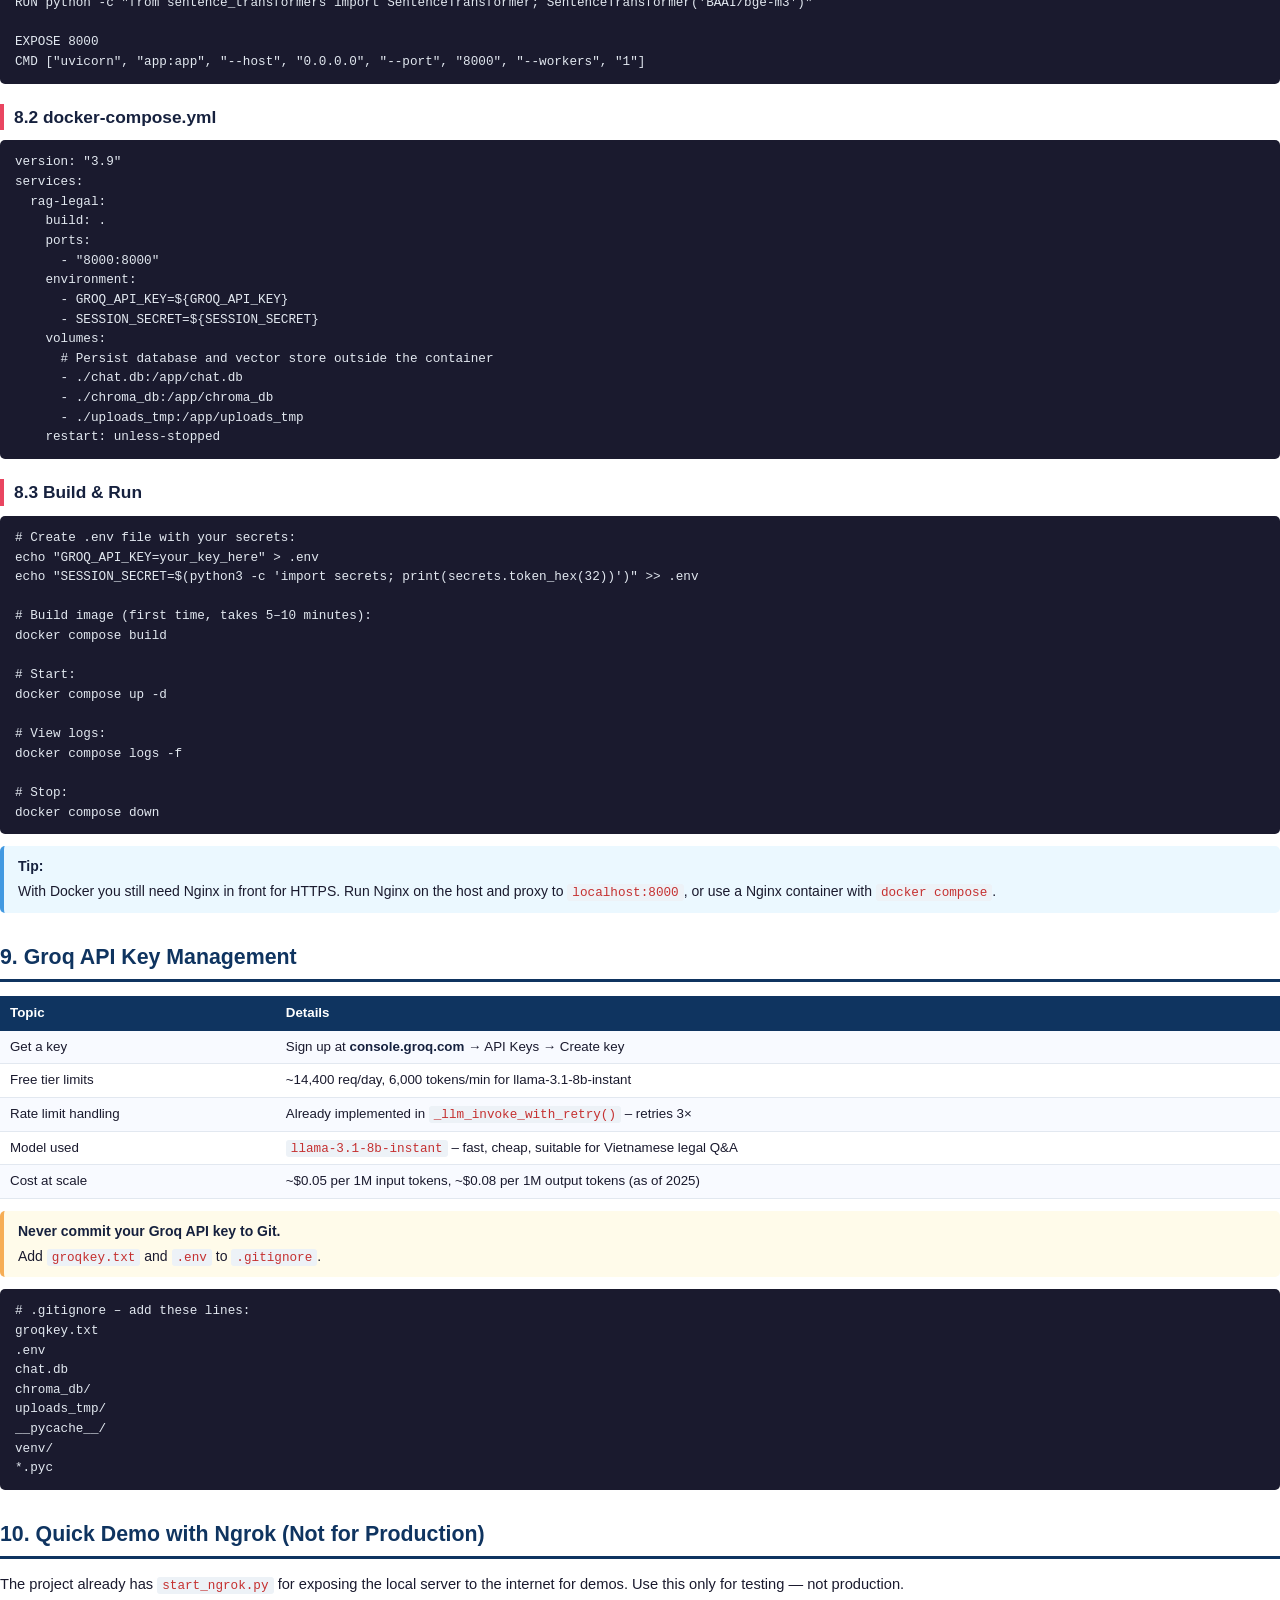
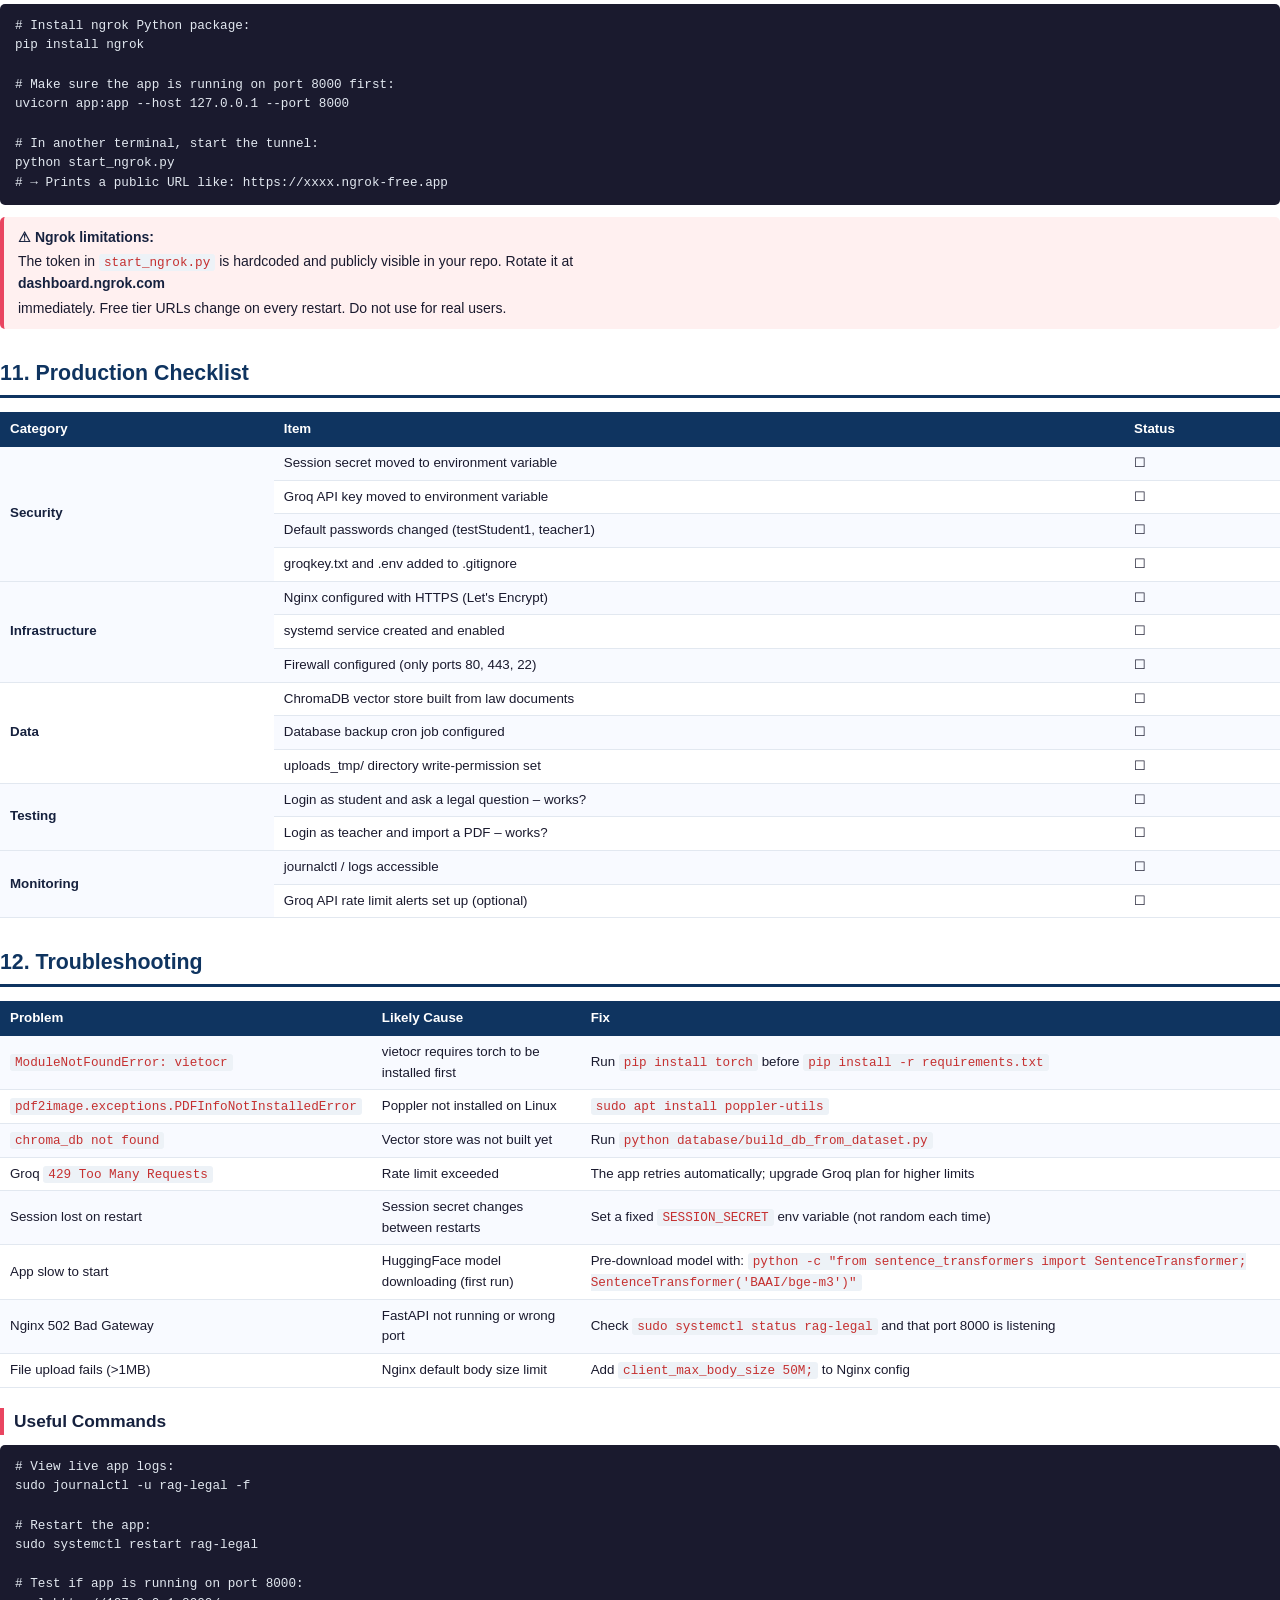
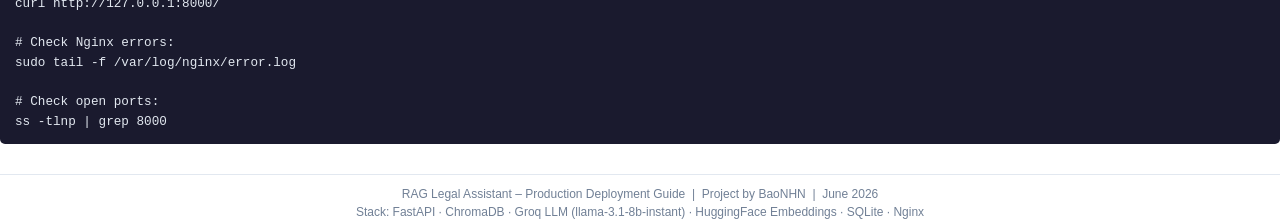
==== commit cd39c747: "Update fix project follow 25/7/2026: change embedding model to BAAI/bge-m3 and new test for admin - " ====
--- a/deploy_guide.html
+++ b/deploy_guide.html
@@ -145,7 +145,7 @@
   <tr><th>Component</th><th>Technology</th><th>Purpose</th></tr>
   <tr><td>Web Framework</td><td>FastAPI + Uvicorn</td><td>HTTP API &amp; HTML interface</td></tr>
   <tr><td>LLM</td><td>Groq API (llama-3.1-8b-instant)</td><td>Answer generation</td></tr>
-  <tr><td>Embeddings</td><td>BAAI/bge-small-en-v1.5 (HuggingFace)</td><td>Semantic search vectors</td></tr>
+  <tr><td>Embeddings</td><td>BAAI/bge-m3 (HuggingFace)</td><td>Semantic search vectors</td></tr>
   <tr><td>Vector DB</td><td>ChromaDB (local, persisted)</td><td>Law document retrieval</td></tr>
   <tr><td>Chat DB</td><td>SQLite (chat.db)</td><td>Users, sessions, history</td></tr>
   <tr><td>OCR</td><td>VietOCR + pdf2image + Poppler</td><td>PDF law document ingestion</td></tr>
@@ -306,7 +306,7 @@
 # OR from PDF files:
 python database/build_db_from_pdf.py</code></pre>
     <div class="alert alert-warning">
-      <strong>Note:</strong> The HuggingFace embedding model (BAAI/bge-small-en-v1.5, ~130 MB) will be downloaded automatically on first run. Ensure internet access.
+      <strong>Note:</strong> The HuggingFace embedding model (BAAI/bge-m3, ~2.2 GB) will be downloaded automatically on first run. Ensure internet access.
     </div>
   </div>
 </div>
@@ -504,7 +504,7 @@
 COPY . .
 
 # Pre-download the embedding model so container doesn't need internet at runtime
-RUN python -c "from sentence_transformers import SentenceTransformer; SentenceTransformer('BAAI/bge-small-en-v1.5')"
+RUN python -c "from sentence_transformers import SentenceTransformer; SentenceTransformer('BAAI/bge-m3')"
 
 EXPOSE 8000
 CMD ["uvicorn", "app:app", "--host", "0.0.0.0", "--port", "8000", "--workers", "1"]</code></pre>
@@ -624,7 +624,7 @@
   <tr><td><code>chroma_db not found</code></td><td>Vector store was not built yet</td><td>Run <code>python database/build_db_from_dataset.py</code></td></tr>
   <tr><td>Groq <code>429 Too Many Requests</code></td><td>Rate limit exceeded</td><td>The app retries automatically; upgrade Groq plan for higher limits</td></tr>
   <tr><td>Session lost on restart</td><td>Session secret changes between restarts</td><td>Set a fixed <code>SESSION_SECRET</code> env variable (not random each time)</td></tr>
-  <tr><td>App slow to start</td><td>HuggingFace model downloading (first run)</td><td>Pre-download model with: <code>python -c "from sentence_transformers import SentenceTransformer; SentenceTransformer('BAAI/bge-small-en-v1.5')"</code></td></tr>
+  <tr><td>App slow to start</td><td>HuggingFace model downloading (first run)</td><td>Pre-download model with: <code>python -c "from sentence_transformers import SentenceTransformer; SentenceTransformer('BAAI/bge-m3')"</code></td></tr>
   <tr><td>Nginx 502 Bad Gateway</td><td>FastAPI not running or wrong port</td><td>Check <code>sudo systemctl status rag-legal</code> and that port 8000 is listening</td></tr>
   <tr><td>File upload fails (&gt;1MB)</td><td>Nginx default body size limit</td><td>Add <code>client_max_body_size 50M;</code> to Nginx config</td></tr>
 </table>
